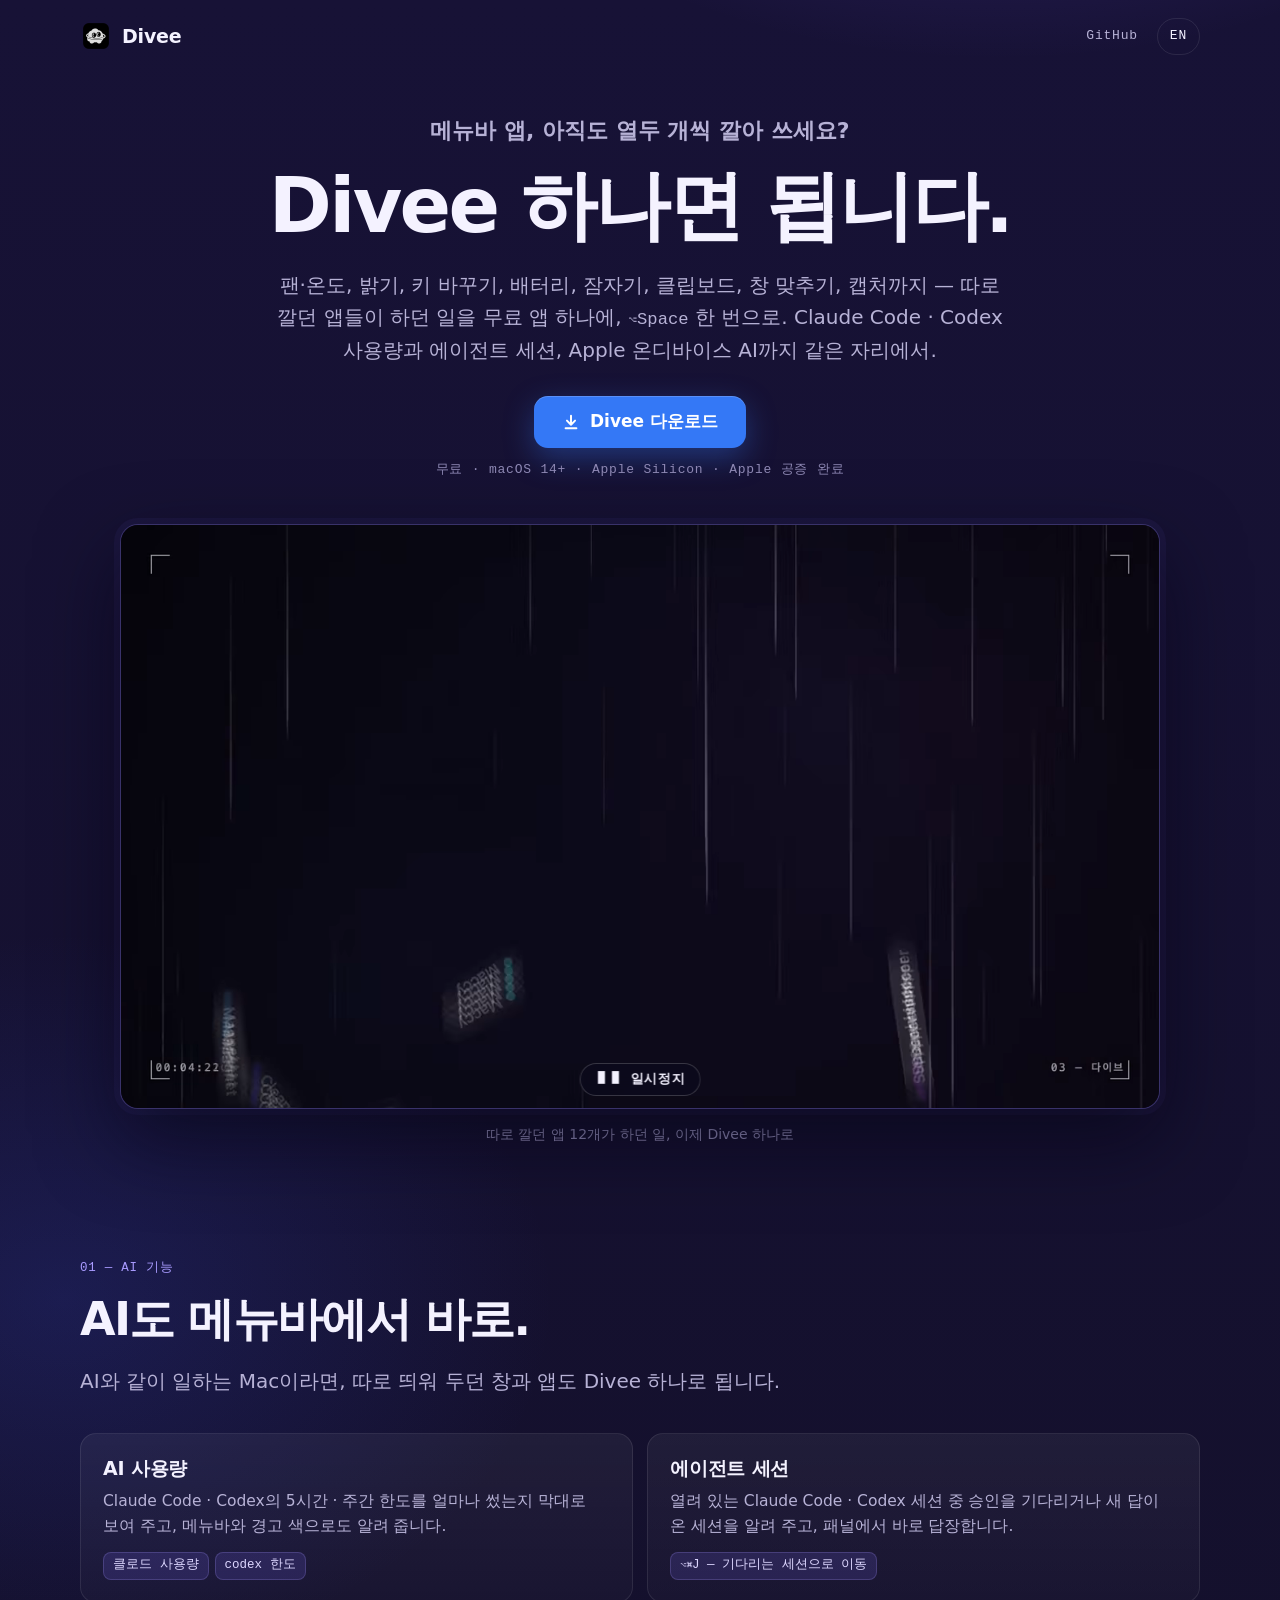
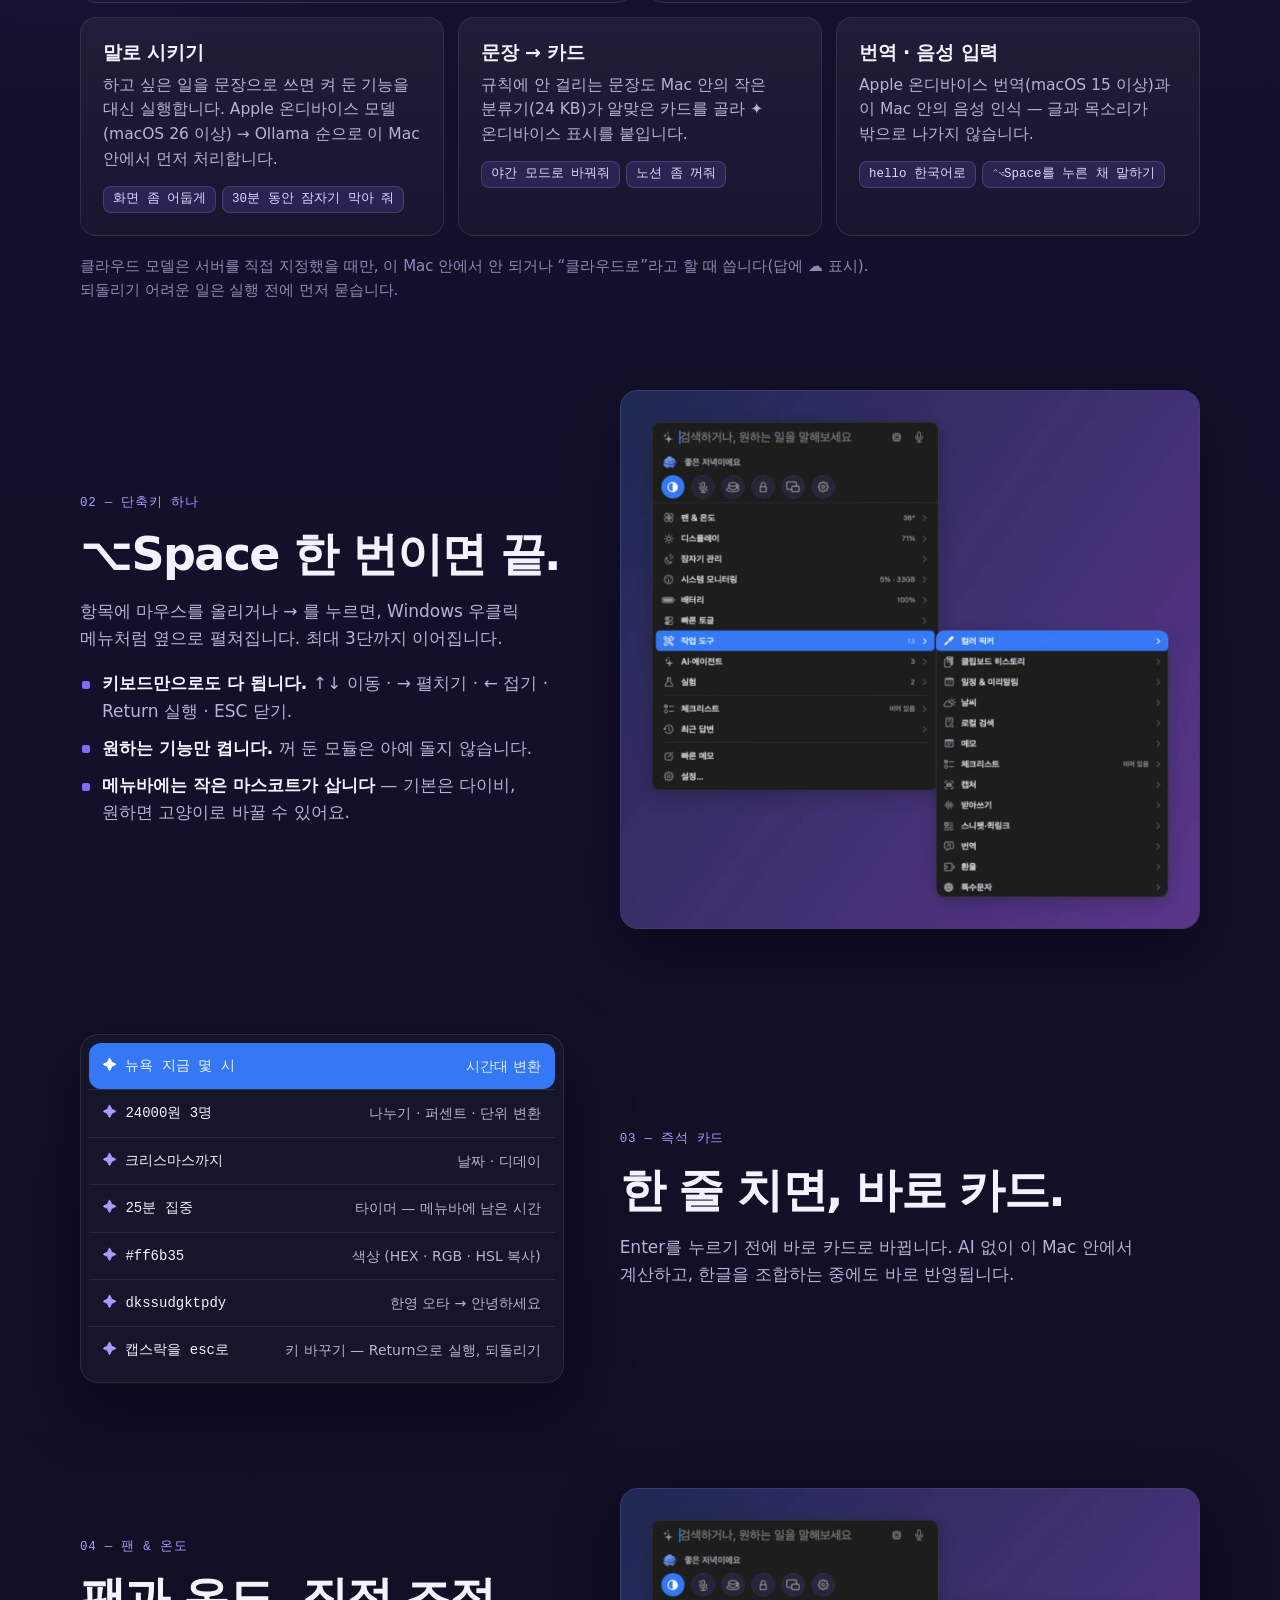
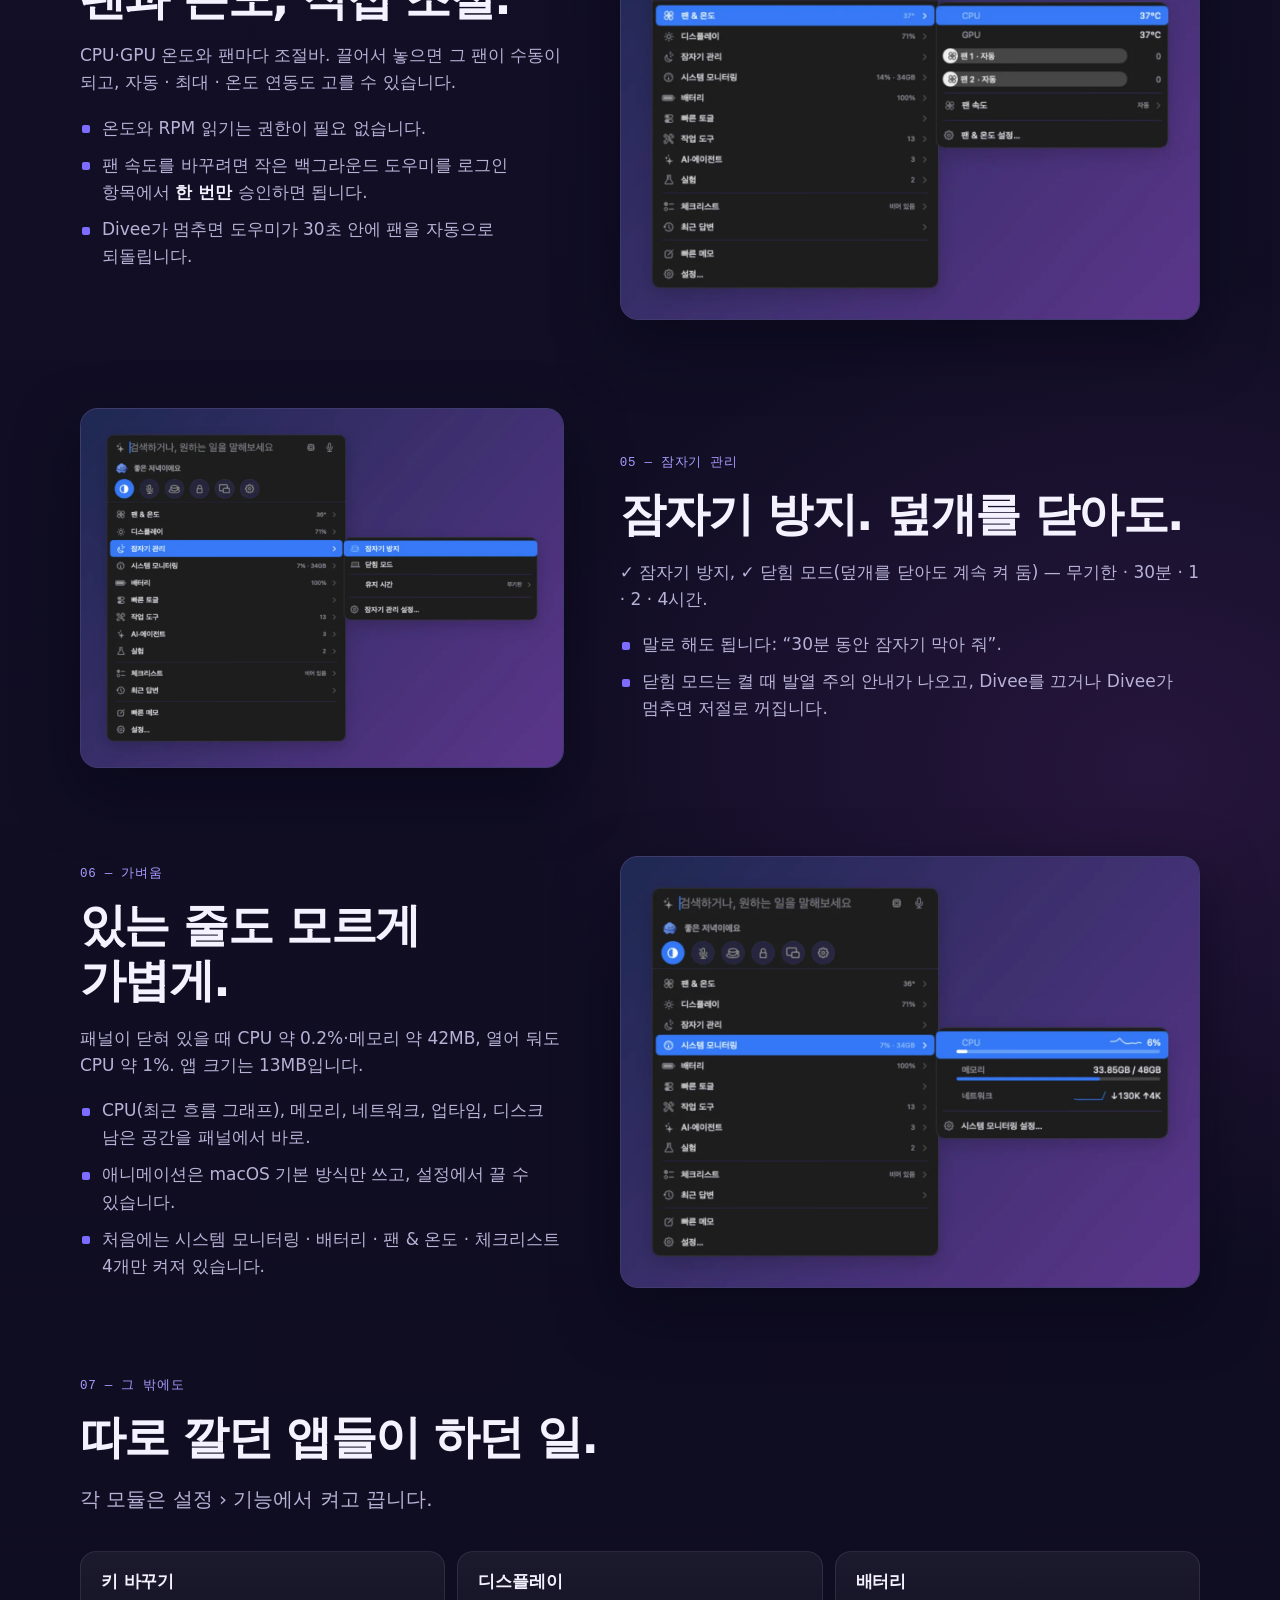
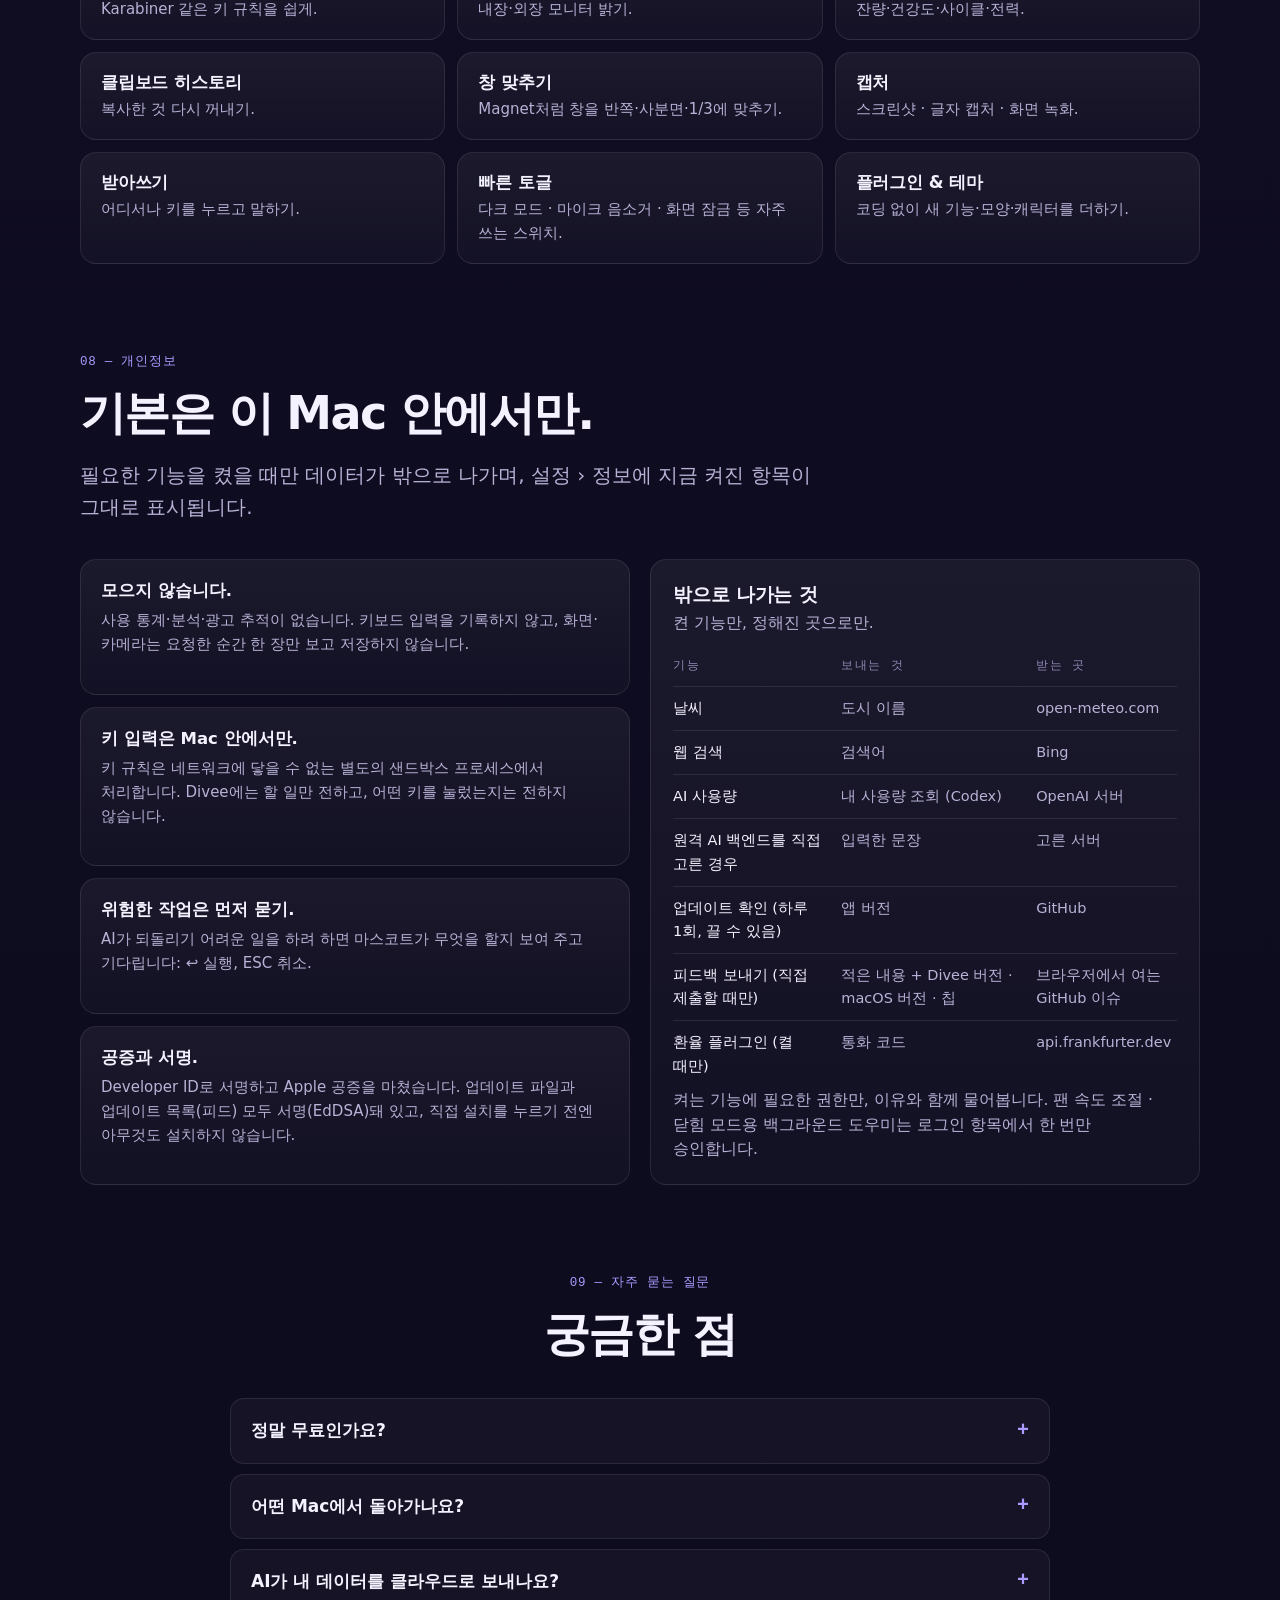
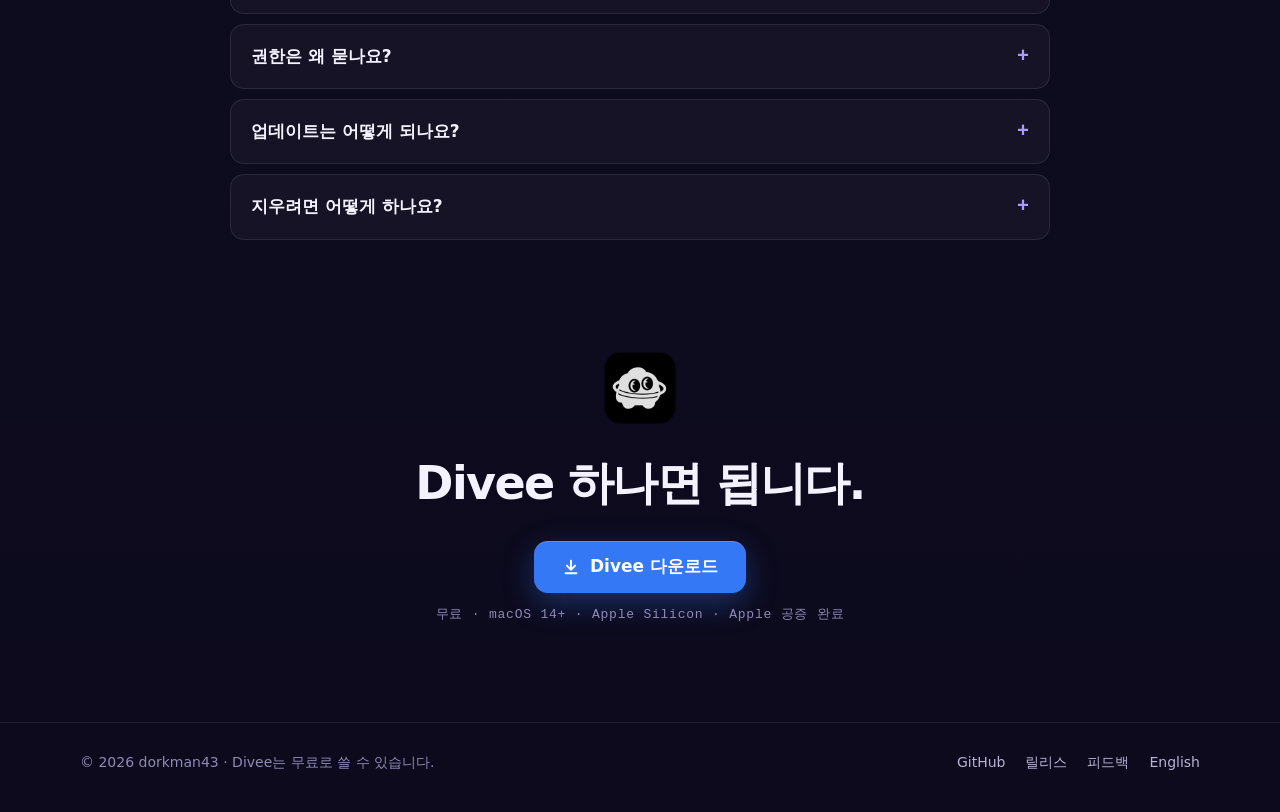
==== ko/index.html @ b29c72eb "Landing page for divee.kr (en + ko)" ====
<!doctype html>
<html lang="ko">
<head>
<meta charset="utf-8">
<meta name="viewport" content="width=device-width, initial-scale=1">
<title>Divee — 메뉴바 앱 열두 개를 무료 앱 하나로</title>
<meta name="description" content="팬·온도, 밝기, 키 바꾸기, 배터리, 잠자기, 클립보드, 창 맞추기, 캡처까지 무료 macOS 메뉴바 앱 하나로. Claude Code · Codex 사용량, 에이전트 세션, 온디바이스 AI까지 ⌥Space 한 번으로.">
<meta name="theme-color" content="#120f26">
<meta name="color-scheme" content="dark">
<link rel="canonical" href="https://divee.kr/ko/">
<link rel="alternate" hreflang="en" href="https://divee.kr/">
<link rel="alternate" hreflang="ko" href="https://divee.kr/ko/">
<link rel="alternate" hreflang="x-default" href="https://divee.kr/">
<link rel="icon" type="image/png" href="../assets/icon.png">
<link rel="apple-touch-icon" href="../assets/icon.png">
<meta property="og:type" content="website">
<meta property="og:site_name" content="Divee">
<meta property="og:locale" content="ko_KR">
<meta property="og:locale:alternate" content="en_US">
<meta property="og:url" content="https://divee.kr/ko/">
<meta property="og:title" content="Divee — 메뉴바 앱 열두 개를 무료 앱 하나로">
<meta property="og:description" content="메뉴바 앱, 아직도 열두 개씩 깔아 쓰세요? Divee 하나면 됩니다. 무료 · macOS 14+ · ⌥Space">
<meta property="og:image" content="https://divee.kr/assets/og-ko.jpg">
<meta property="og:image:width" content="1200">
<meta property="og:image:height" content="630">
<meta property="og:image:alt" content="Divee — Divee 하나면 됩니다. 무료 · macOS 14+ · ⌥Space">
<meta name="twitter:card" content="summary_large_image">
<meta name="twitter:title" content="Divee — 메뉴바 앱 열두 개를 무료 앱 하나로">
<meta name="twitter:description" content="메뉴바 앱, 아직도 열두 개씩 깔아 쓰세요? Divee 하나면 됩니다. 무료 · macOS 14+ · ⌥Space">
<meta name="twitter:image" content="https://divee.kr/assets/og-ko.jpg">
<link rel="stylesheet" href="../assets/style.css">
</head>
<body>
<a class="skip" href="#main">본문으로 건너뛰기</a>

<header class="site-header">
  <div class="wrap">
    <a class="brand" href="./" aria-label="Divee 처음으로">
      <img src="../assets/icon.png" width="32" height="32" alt="">
      <span>Divee</span>
    </a>
    <nav class="header-links" aria-label="사이트">
      <a href="https://github.com/dorkman43/divee">GitHub</a>
      <a class="lang" href="../" hreflang="en" lang="en">EN</a>
    </nav>
  </div>
</header>

<main id="main">

  <section class="hero" aria-labelledby="hero-title">
    <div class="wrap">
      <p class="hero-q">메뉴바 앱, 아직도 열두 개씩 깔아 쓰세요?</p>
      <h1 id="hero-title">Divee 하나면 됩니다.</h1>
      <p class="lede">팬·온도, 밝기, 키 바꾸기, 배터리, 잠자기, 클립보드, 창 맞추기, 캡처까지 — 따로 깔던 앱들이 하던 일을 무료 앱 하나에, <kbd>⌥Space</kbd> 한 번으로. Claude Code · Codex 사용량과 에이전트 세션, Apple 온디바이스 AI까지 같은 자리에서.</p>
      <div class="cta">
        <a class="btn" href="https://github.com/dorkman43/divee/releases/latest/download/Divee.dmg">
          <svg viewBox="0 0 20 20" fill="none" stroke="currentColor" stroke-width="2.2" stroke-linecap="round" stroke-linejoin="round" aria-hidden="true"><path d="M10 3v10M5.5 8.5 10 13l4.5-4.5M4 17h12"/></svg>
          Divee 다운로드
        </a>
        <p class="note">무료 · macOS 14+ · Apple Silicon · Apple 공증 완료</p>
      </div>

      <div class="reel">
        <video autoplay muted loop playsinline preload="auto" width="1280" height="720" poster="../assets/poster-ko.jpg" aria-label="20초 소개 영상: 앱 12개가 넘치는 메뉴바에서 Divee 하나로 — 패널, AI 사용량, 에이전트 세션, 온디바이스 AI, 번역, 키 바꾸기, 창 맞추기">
          <source src="../assets/reel-ko.webm" type="video/webm">
        </video>
        <button class="reel-toggle" type="button" hidden data-play="재생" data-pause="일시정지"><span aria-hidden="true"></span><span></span></button>
      </div>
      <script>
      (function () {
        var r = document.querySelector('.reel'), v = r.querySelector('video'), b = r.querySelector('.reel-toggle');
        var icon = b.children[0], label = b.children[1];
        function show(paused) {
          r.classList.toggle('is-paused', paused);
          icon.textContent = paused ? '▶' : '❚❚';
          label.textContent = paused ? b.dataset.play : b.dataset.pause;
        }
        if (window.matchMedia && matchMedia('(prefers-reduced-motion: reduce)').matches) {
          v.autoplay = false; v.removeAttribute('autoplay'); v.preload = 'metadata'; v.pause();
          show(true);
        } else {
          show(false);
        }
        b.hidden = false;
        b.addEventListener('click', function () { if (v.paused) { v.play(); } else { v.pause(); } });
        v.addEventListener('play', function () { show(false); });
        v.addEventListener('pause', function () { show(true); });
      })();
      </script>
      <p class="reel-caption">따로 깔던 앱 12개가 하던 일, 이제 Divee 하나로</p>
    </div>
  </section>

  <section class="section" id="ai" aria-labelledby="ai-title">
    <div class="wrap">
      <div class="section-head">
        <span class="label">01 — AI 기능</span>
        <h2 id="ai-title">AI도 메뉴바에서 바로.</h2>
        <p class="lede">AI와 같이 일하는 Mac이라면, 따로 띄워 두던 창과 앱도 Divee 하나로 됩니다.</p>
      </div>
      <div class="ai-grid">
        <article class="card">
          <h3>AI 사용량</h3>
          <p>Claude Code · Codex의 5시간 · 주간 한도를 얼마나 썼는지 막대로 보여 주고, 메뉴바와 경고 색으로도 알려 줍니다.</p>
          <div class="try"><code class="chip">클로드 사용량</code><code class="chip">codex 한도</code></div>
        </article>
        <article class="card">
          <h3>에이전트 세션</h3>
          <p>열려 있는 Claude Code · Codex 세션 중 승인을 기다리거나 새 답이 온 세션을 알려 주고, 패널에서 바로 답장합니다.</p>
          <div class="try"><span class="chip">⌥⌘J — 기다리는 세션으로 이동</span></div>
        </article>
        <article class="card">
          <h3>말로 시키기</h3>
          <p>하고 싶은 일을 문장으로 쓰면 켜 둔 기능을 대신 실행합니다. Apple 온디바이스 모델(macOS 26 이상) → Ollama 순으로 이 Mac 안에서 먼저 처리합니다.</p>
          <div class="try"><code class="chip">화면 좀 어둡게</code><code class="chip">30분 동안 잠자기 막아 줘</code></div>
        </article>
        <article class="card">
          <h3>문장 → 카드</h3>
          <p>규칙에 안 걸리는 문장도 Mac 안의 작은 분류기(24 KB)가 알맞은 카드를 골라 ✦ 온디바이스 표시를 붙입니다.</p>
          <div class="try"><code class="chip">야간 모드로 바꿔줘</code><code class="chip">노션 좀 꺼줘</code></div>
        </article>
        <article class="card">
          <h3>번역 · 음성 입력</h3>
          <p>Apple 온디바이스 번역(macOS 15 이상)과 이 Mac 안의 음성 인식 — 글과 목소리가 밖으로 나가지 않습니다.</p>
          <div class="try"><code class="chip">hello 한국어로</code><span class="chip">⌃⌥Space를 누른 채 말하기</span></div>
        </article>
      </div>
      <p class="ai-note">클라우드 모델은 서버를 직접 지정했을 때만, 이 Mac 안에서 안 되거나 “클라우드로”라고 할 때 씁니다(답에 ☁︎ 표시). 되돌리기 어려운 일은 실행 전에 먼저 묻습니다.</p>
    </div>
  </section>

  <section class="section-features" aria-label="기능">
    <div class="wrap">

      <article class="feature" id="panel">
        <div class="feature-text">
          <span class="label">02 — 단축키 하나</span>
          <h2>⌥Space 한 번이면 끝.</h2>
          <p>항목에 마우스를 올리거나 → 를 누르면, Windows 우클릭 메뉴처럼 옆으로 펼쳐집니다. 최대 3단까지 이어집니다.</p>
          <ul>
            <li><strong>키보드만으로도 다 됩니다.</strong> ↑↓ 이동 · → 펼치기 · ← 접기 · Return 실행 · ESC 닫기.</li>
            <li><strong>원하는 기능만 켭니다.</strong> 꺼 둔 모듈은 아예 돌지 않습니다.</li>
            <li><strong>메뉴바에는 작은 마스코트가 삽니다</strong> — 기본은 다이비, 원하면 고양이로 바꿀 수 있어요.</li>
          </ul>
        </div>
        <figure class="shot">
          <img src="../assets/shots/ko/cascade-tools.webp" width="1280" height="1188" loading="lazy" decoding="async" alt="Divee 패널: 입력창, 빠른 토글 버튼 줄, 모듈 목록이 있고, 작업 도구 묶음이 옆으로 펼쳐져 컬러 픽커 · 클립보드 히스토리 · 일정 & 미리 알림 · 캡처 · 받아쓰기 · 번역 등이 보이는 모습">
        </figure>
      </article>

      <article class="feature flip" id="cards">
        <div class="feature-text">
          <span class="label">03 — 즉석 카드</span>
          <h2>한 줄 치면, 바로 카드.</h2>
          <p>Enter를 누르기 전에 바로 카드로 바뀝니다. AI 없이 이 Mac 안에서 계산하고, 한글을 조합하는 중에도 바로 반영됩니다.</p>
        </div>
        <ul class="console" aria-label="입력 예시와 바뀌는 카드">
          <li class="console-row"><span class="in">뉴욕 지금 몇 시</span><span class="out">시간대 변환</span></li>
          <li class="console-row"><span class="in">24000원 3명</span><span class="out">나누기 · 퍼센트 · 단위 변환</span></li>
          <li class="console-row"><span class="in">크리스마스까지</span><span class="out">날짜 · 디데이</span></li>
          <li class="console-row"><span class="in">25분 집중</span><span class="out">타이머 — 메뉴바에 남은 시간</span></li>
          <li class="console-row"><span class="in">#ff6b35</span><span class="out">색상 (HEX · RGB · HSL 복사)</span></li>
          <li class="console-row"><span class="in">dkssudgktpdy</span><span class="out">한영 오타 → 안녕하세요</span></li>
          <li class="console-row"><span class="in">캡스락을 esc로</span><span class="out">키 바꾸기 — Return으로 실행, 되돌리기</span></li>
        </ul>
      </article>

      <article class="feature" id="fans">
        <div class="feature-text">
          <span class="label">04 — 팬 &amp; 온도</span>
          <h2>팬과 온도, 직접 조절.</h2>
          <p>CPU·GPU 온도와 팬마다 조절바. 끌어서 놓으면 그 팬이 수동이 되고, 자동 · 최대 · 온도 연동도 고를 수 있습니다.</p>
          <ul>
            <li>온도와 RPM 읽기는 권한이 필요 없습니다.</li>
            <li>팬 속도를 바꾸려면 작은 백그라운드 도우미를 로그인 항목에서 <strong>한 번만</strong> 승인하면 됩니다.</li>
            <li>Divee가 멈추면 도우미가 30초 안에 팬을 자동으로 되돌립니다.</li>
          </ul>
        </div>
        <figure class="shot">
          <img src="../assets/shots/ko/hero-fan.webp" width="1280" height="952" loading="lazy" decoding="async" alt="팬 &amp; 온도 펼침: CPU · GPU 온도, 팬 1 · 팬 2 조절바, 자동으로 설정된 팬 속도 메뉴">
        </figure>
      </article>

      <article class="feature flip" id="sleep">
        <div class="feature-text">
          <span class="label">05 — 잠자기 관리</span>
          <h2>잠자기 방지. 덮개를 닫아도.</h2>
          <p>✓ 잠자기 방지, ✓ 닫힘 모드(덮개를 닫아도 계속 켜 둠) — 무기한 · 30분 · 1 · 2 · 4시간.</p>
          <ul>
            <li>말로 해도 됩니다: “30분 동안 잠자기 막아 줘”.</li>
            <li>닫힘 모드는 켤 때 발열 주의 안내가 나오고, Divee를 끄거나 Divee가 멈추면 저절로 꺼집니다.</li>
          </ul>
        </div>
        <figure class="shot">
          <img src="../assets/shots/ko/sleep.webp" width="1280" height="952" loading="lazy" decoding="async" alt="잠자기 관리 펼침: 잠자기 방지, 닫힘 모드, 유지 시간 메뉴">
        </figure>
      </article>

      <article class="feature" id="light">
        <div class="feature-text">
          <span class="label">06 — 가벼움</span>
          <h2>있는 줄도 모르게 가볍게.</h2>
          <p>패널이 닫혀 있을 때 CPU 약 0.2%·메모리 약 42MB, 열어 둬도 CPU 약 1%. 앱 크기는 13MB입니다.</p>
          <ul>
            <li>CPU(최근 흐름 그래프), 메모리, 네트워크, 업타임, 디스크 남은 공간을 패널에서 바로.</li>
            <li>애니메이션은 macOS 기본 방식만 쓰고, 설정에서 끌 수 있습니다.</li>
            <li>처음에는 시스템 모니터링 · 배터리 · 팬 &amp; 온도 · 체크리스트 4개만 켜져 있습니다.</li>
          </ul>
        </div>
        <figure class="shot">
          <img src="../assets/shots/ko/system-monitor.webp" width="1280" height="952" loading="lazy" decoding="async" alt="시스템 모니터링 펼침: 그래프가 붙은 CPU 막대, 메모리 막대, 다운로드 · 업로드 속도가 보이는 네트워크 그래프">
        </figure>
      </article>

    </div>
  </section>

  <section class="section" id="more" aria-labelledby="more-title">
    <div class="wrap">
      <div class="section-head">
        <span class="label">07 — 그 밖에도</span>
        <h2 id="more-title">따로 깔던 앱들이 하던 일.</h2>
        <p class="lede">각 모듈은 설정 › 기능에서 켜고 끕니다.</p>
      </div>
      <div class="mini-grid">
        <div class="card"><h3>키 바꾸기</h3><p>Karabiner 같은 키 규칙을 쉽게.</p></div>
        <div class="card"><h3>디스플레이</h3><p>내장·외장 모니터 밝기.</p></div>
        <div class="card"><h3>배터리</h3><p>잔량·건강도·사이클·전력.</p></div>
        <div class="card"><h3>클립보드 히스토리</h3><p>복사한 것 다시 꺼내기.</p></div>
        <div class="card"><h3>창 맞추기</h3><p>Magnet처럼 창을 반쪽·사분면·1/3에 맞추기.</p></div>
        <div class="card"><h3>캡처</h3><p>스크린샷 · 글자 캡처 · 화면 녹화.</p></div>
        <div class="card"><h3>받아쓰기</h3><p>어디서나 키를 누르고 말하기.</p></div>
        <div class="card"><h3>빠른 토글</h3><p>다크 모드 · 마이크 음소거 · 화면 잠금 등 자주 쓰는 스위치.</p></div>
        <div class="card"><h3>플러그인 &amp; 테마</h3><p>코딩 없이 새 기능·모양·캐릭터를 더하기.</p></div>
      </div>
    </div>
  </section>

  <section class="section" id="privacy" aria-labelledby="privacy-title">
    <div class="wrap">
      <div class="section-head">
        <span class="label">08 — 개인정보</span>
        <h2 id="privacy-title">기본은 이 Mac 안에서만.</h2>
        <p class="lede">필요한 기능을 켰을 때만 데이터가 밖으로 나가며, 설정 › 정보에 지금 켜진 항목이 그대로 표시됩니다.</p>
      </div>
      <div class="privacy-grid">
        <ul class="promises">
          <li class="card"><strong>모으지 않습니다.</strong><span>사용 통계·분석·광고 추적이 없습니다. 키보드 입력을 기록하지 않고, 화면·카메라는 요청한 순간 한 장만 보고 저장하지 않습니다.</span></li>
          <li class="card"><strong>키 입력은 Mac 안에서만.</strong><span>키 규칙은 네트워크에 닿을 수 없는 별도의 샌드박스 프로세스에서 처리합니다. Divee에는 할 일만 전하고, 어떤 키를 눌렀는지는 전하지 않습니다.</span></li>
          <li class="card"><strong>위험한 작업은 먼저 묻기.</strong><span>AI가 되돌리기 어려운 일을 하려 하면 마스코트가 무엇을 할지 보여 주고 기다립니다: ↩ 실행, ESC 취소.</span></li>
          <li class="card"><strong>공증과 서명.</strong><span>Developer ID로 서명하고 Apple 공증을 마쳤습니다. 업데이트 파일과 업데이트 목록(피드) 모두 서명(EdDSA)돼 있고, 직접 설치를 누르기 전엔 아무것도 설치하지 않습니다.</span></li>
        </ul>
        <div class="card table-card">
          <h3>밖으로 나가는 것</h3>
          <p class="muted">켠 기능만, 정해진 곳으로만.</p>
          <table>
            <thead><tr><th scope="col">기능</th><th scope="col">보내는 것</th><th scope="col">받는 곳</th></tr></thead>
            <tbody>
              <tr><td>날씨</td><td>도시 이름</td><td>open-meteo.com</td></tr>
              <tr><td>웹 검색</td><td>검색어</td><td>Bing</td></tr>
              <tr><td>AI 사용량</td><td>내 사용량 조회 (Codex)</td><td>OpenAI 서버</td></tr>
              <tr><td>원격 AI 백엔드를 직접 고른 경우</td><td>입력한 문장</td><td>고른 서버</td></tr>
              <tr><td>업데이트 확인 (하루 1회, 끌 수 있음)</td><td>앱 버전</td><td>GitHub</td></tr>
              <tr><td>피드백 보내기 (직접 제출할 때만)</td><td>적은 내용 + Divee 버전 · macOS 버전 · 칩</td><td>브라우저에서 여는 GitHub 이슈</td></tr>
              <tr><td>환율 플러그인 (켤 때만)</td><td>통화 코드</td><td>api.frankfurter.dev</td></tr>
            </tbody>
          </table>
          <p class="perm-note">켜는 기능에 필요한 권한만, 이유와 함께 물어봅니다. 팬 속도 조절 · 닫힘 모드용 백그라운드 도우미는 로그인 항목에서 한 번만 승인합니다.</p>
        </div>
      </div>
    </div>
  </section>

  <section class="section" id="faq" aria-labelledby="faq-title">
    <div class="wrap">
      <div class="section-head center">
        <span class="label">09 — 자주 묻는 질문</span>
        <h2 id="faq-title">궁금한 점</h2>
      </div>
      <div class="faq">
        <details>
          <summary>정말 무료인가요?</summary>
          <div><p>네. Divee는 무료로 쓸 수 있습니다.</p></div>
        </details>
        <details>
          <summary>어떤 Mac에서 돌아가나요?</summary>
          <div><p>macOS 14 Sonoma 이상, Apple Silicon Mac(M1 이후)이 필요합니다. 일부 기능은 더 새 macOS가 필요합니다 — Apple 온디바이스 모델은 macOS 26 이상, 온디바이스 번역은 macOS 15 이상.</p></div>
        </details>
        <details>
          <summary>AI가 내 데이터를 클라우드로 보내나요?</summary>
          <div><p>기본은 아닙니다. AI는 로컬 우선이라 Apple 온디바이스 → Ollama 순으로 이 Mac 안에서 처리합니다. 서버를 직접 지정했을 때만, 안 될 때나 “클라우드로”라고 할 때 그 서버로 넘기고, 넘긴 답에는 ☁︎가 붙습니다.</p></div>
        </details>
        <details>
          <summary>권한은 왜 묻나요?</summary>
          <div><p>켜는 기능에 필요한 권한만, 이유와 함께 묻습니다 — 예를 들어 키 바꾸기 카드와 창 맞추기는 손쉬운 사용, 캡처는 화면 기록. 팬 조절과 닫힘 모드는 시스템 설정 › 일반 › 로그인 항목에서 한 번만 승인하는 백그라운드 도우미를 씁니다.</p></div>
        </details>
        <details>
          <summary>업데이트는 어떻게 되나요?</summary>
          <div><p>하루 한 번 새 버전을 확인합니다(설정 › 정보에서 끌 수 있음). 새 버전이 있으면 메뉴바 마스코트에 작은 점이 뜨고 — <strong>설치</strong>를 누르기 전엔 아무것도 설치하지 않습니다.</p></div>
        </details>
        <details>
          <summary>지우려면 어떻게 하나요?</summary>
          <div><p>팬 조절이나 닫힘 모드를 썼다면 설정 › 팬 &amp; 온도에서 <strong>도우미 제거</strong>를 먼저 누르세요 — 팬·잠자기 설정을 원래대로 돌려놓습니다. 그다음 Divee를 종료하고 앱을 휴지통으로 옮기면 됩니다.</p></div>
        </details>
      </div>
    </div>
  </section>

  <section class="final" aria-labelledby="final-title">
    <div class="wrap">
      <img src="../assets/icon.png" width="88" height="88" loading="lazy" decoding="async" alt="">
      <h2 id="final-title">Divee 하나면 됩니다.</h2>
      <div class="cta">
        <a class="btn" href="https://github.com/dorkman43/divee/releases/latest/download/Divee.dmg">
          <svg viewBox="0 0 20 20" fill="none" stroke="currentColor" stroke-width="2.2" stroke-linecap="round" stroke-linejoin="round" aria-hidden="true"><path d="M10 3v10M5.5 8.5 10 13l4.5-4.5M4 17h12"/></svg>
          Divee 다운로드
        </a>
        <p class="note">무료 · macOS 14+ · Apple Silicon · Apple 공증 완료</p>
      </div>
    </div>
  </section>

</main>

<footer class="site-footer">
  <div class="wrap">
    <p>© 2026 dorkman43 · Divee는 무료로 쓸 수 있습니다.</p>
    <nav aria-label="바닥글">
      <a href="https://github.com/dorkman43/divee">GitHub</a>
      <a href="https://github.com/dorkman43/divee/releases">릴리스</a>
      <a href="https://github.com/dorkman43/divee/issues">피드백</a>
      <a href="../" hreflang="en" lang="en">English</a>
    </nav>
  </div>
</footer>
</body>
</html>
---- assets/style.css ----
/* Divee landing — one dark brand theme, independent of OS color scheme */
:root {
  color-scheme: dark;
  --bg: #120f26;
  --bg-deep: #0c0a1c;
  --panel: #1c1a2e;
  --panel-2: #23203a;
  --line: rgba(255, 255, 255, 0.09);
  --text: #f4f2ff;
  --muted: #b7b2d6;
  --dim: #8f89b5;
  --accent: #a99bff;
  --accent-2: #7c6cff;
  --blue: #3478f6;
  --blue-hover: #4a88ff;
  --radius: 18px;
  --max: 1120px;
  --gutter: 16px;
  --sans: -apple-system, BlinkMacSystemFont, "SF Pro Display", "Inter", "Segoe UI",
    "Apple SD Gothic Neo", "Noto Sans KR", "Malgun Gothic", system-ui, sans-serif;
  --mono: ui-monospace, "SF Mono", SFMono-Regular, Menlo, Consolas, monospace;
}

*, *::before, *::after { box-sizing: border-box; }

html {
  background: var(--bg-deep);
  -webkit-text-size-adjust: 100%;
  scroll-behavior: smooth;
}
@media (prefers-reduced-motion: reduce) { html { scroll-behavior: auto; } }

body {
  margin: 0;
  min-height: 100vh;
  color: var(--text);
  background-color: var(--bg);
  background-image:
    radial-gradient(900px 600px at 78% -5%, rgba(124, 92, 255, 0.32), transparent 70%),
    radial-gradient(700px 520px at 5% 18%, rgba(52, 70, 200, 0.22), transparent 70%),
    radial-gradient(900px 700px at 90% 55%, rgba(150, 60, 190, 0.16), transparent 70%),
    linear-gradient(180deg, #171236 0%, var(--bg) 40%, var(--bg-deep) 100%);
  background-repeat: no-repeat;
  font-family: var(--sans);
  font-size: 17px;
  line-height: 1.6;
  -webkit-font-smoothing: antialiased;
  overflow-x: hidden;
}
:lang(ko) body, body:lang(ko) { word-break: keep-all; overflow-wrap: anywhere; }

img, video { max-width: 100%; height: auto; display: block; }
a { color: var(--accent); }
a:hover { color: #c9c0ff; }
:focus-visible { outline: 2px solid var(--accent); outline-offset: 3px; border-radius: 6px; }

code, kbd {
  font-family: var(--mono);
  font-size: 0.86em;
}

.skip {
  position: absolute; left: -9999px; top: 8px;
  background: var(--text); color: var(--bg); padding: 8px 12px; border-radius: 8px; z-index: 10;
}
.skip:focus { left: 8px; }

.wrap {
  width: 100%;
  max-width: calc(var(--max) + var(--gutter) * 2);
  margin: 0 auto;
  padding: 0 var(--gutter);
}
@media (min-width: 720px) { :root { --gutter: 32px; } }

/* ---------- header ---------- */
.site-header .wrap {
  display: flex; align-items: center; justify-content: space-between;
  gap: 12px; padding-top: 18px; padding-bottom: 18px;
}
.brand {
  display: inline-flex; align-items: center; gap: 10px;
  color: var(--text); text-decoration: none; font-weight: 700; font-size: 19px; letter-spacing: -0.01em;
}
.brand img { width: 32px; height: 32px; border-radius: 8px; }
.brand:hover { color: var(--text); }
.header-links { display: flex; align-items: center; gap: 6px; }
.header-links a {
  font-family: var(--mono); font-size: 13px; letter-spacing: 0.06em;
  color: var(--muted); text-decoration: none;
  padding: 7px 12px; border-radius: 999px; border: 1px solid transparent;
}
.header-links a:hover { color: var(--text); border-color: var(--line); }
.header-links .lang { border-color: var(--line); color: var(--text); }

/* ---------- labels & headings ---------- */
.label {
  display: block;
  font-family: var(--mono);
  font-size: 12.5px;
  letter-spacing: 0.22em;
  text-transform: uppercase;
  color: var(--accent);
  margin: 0 0 14px;
}
h1, h2, h3 { margin: 0; letter-spacing: -0.025em; line-height: 1.12; }
h1 { font-size: clamp(40px, 7.4vw, 76px); font-weight: 800; }
h2 { font-size: clamp(30px, 4.6vw, 46px); font-weight: 800; }
h3 { font-size: 19px; font-weight: 700; letter-spacing: -0.01em; line-height: 1.3; }
:lang(ko) h1, :lang(ko) h2 { letter-spacing: -0.035em; line-height: 1.2; }
.lede { color: var(--muted); font-size: clamp(17px, 2vw, 20px); margin: 18px 0 0; }
.muted { color: var(--muted); }

/* ---------- hero ---------- */
.hero { padding: 40px 0 24px; text-align: center; }
.hero .lede { max-width: 760px; margin-left: auto; margin-right: auto; }
.hero-q { color: var(--muted); font-size: clamp(17px, 2.2vw, 22px); font-weight: 600; margin: 0 0 12px; }
.cta { margin-top: 30px; display: flex; flex-direction: column; align-items: center; gap: 12px; }
.btn {
  display: inline-flex; align-items: center; justify-content: center; gap: 10px;
  min-height: 52px; padding: 0 28px;
  background: var(--blue); color: #fff; text-decoration: none;
  font-weight: 700; font-size: 17px; border-radius: 14px;
  box-shadow: 0 10px 30px rgba(52, 120, 246, 0.35), inset 0 1px 0 rgba(255, 255, 255, 0.18);
  transition: background-color 0.15s ease, transform 0.15s ease;
}
.btn:hover { background: var(--blue-hover); color: #fff; }
.btn:active { transform: translateY(1px); }
.btn svg { width: 18px; height: 18px; flex: none; }
.note {
  font-family: var(--mono); font-size: 13px; letter-spacing: 0.08em; color: var(--dim); margin: 0;
}

.reel {
  position: relative;
  margin: 44px auto 0;
  max-width: 1040px;
  border-radius: var(--radius);
  overflow: hidden;
  border: 1px solid rgba(169, 155, 255, 0.22);
  box-shadow: 0 30px 80px rgba(5, 3, 20, 0.6), 0 0 0 6px rgba(124, 108, 255, 0.06);
  background: #1a1440;
  aspect-ratio: 16 / 9;
}
.reel video { width: 100%; height: 100%; object-fit: cover; }
.reel-toggle {
  position: absolute; left: 50%; bottom: 12px; transform: translateX(-50%);
  display: inline-flex; align-items: center; gap: 8px;
  font: 600 13px/1 var(--mono); letter-spacing: 0.06em;
  color: var(--text);
  background: rgba(12, 10, 28, 0.72);
  border: 1px solid rgba(255, 255, 255, 0.18);
  border-radius: 999px;
  padding: 9px 14px;
  cursor: pointer;
  -webkit-backdrop-filter: blur(8px); backdrop-filter: blur(8px);
}
.reel-toggle:hover { background: rgba(12, 10, 28, 0.9); }
.reel-toggle[hidden] { display: none; }
.reel.is-paused .reel-toggle {
  bottom: 50%; transform: translate(-50%, 50%);
  font-size: 15px; padding: 14px 22px; background: rgba(52, 120, 246, 0.92); border-color: transparent;
}
@media (max-width: 559px) {
  .reel { border-radius: 12px; }
  .reel-toggle { bottom: 6px; padding: 6px 11px; font-size: 11.5px; }
  .reel.is-paused .reel-toggle { font-size: 14px; padding: 11px 18px; }
}
.reel-caption { color: var(--dim); font-size: 14px; margin: 14px 0 0; }

/* ---------- sections ---------- */
.section { padding: 88px 0 0; }
.section-head { max-width: 760px; }
.section-head.center { margin: 0 auto; text-align: center; }

.feature {
  display: grid; gap: 32px; align-items: center;
  padding-top: 88px;
}
.feature-text p { color: var(--muted); margin: 16px 0 0; }
.feature-text ul { margin: 18px 0 0; padding: 0; list-style: none; }
.feature-text li {
  position: relative; padding-left: 22px; margin-top: 10px; color: var(--muted);
}
.feature-text li::before {
  content: ""; position: absolute; left: 2px; top: 0.62em;
  width: 8px; height: 8px; border-radius: 2px; background: var(--accent-2);
}
.feature-text li strong { color: var(--text); font-weight: 650; }
.shot {
  margin: 0;
  border-radius: var(--radius);
  overflow: hidden;
  border: 1px solid var(--line);
  box-shadow: 0 24px 60px rgba(5, 3, 20, 0.5);
  background: #2c2860;
}
@media (min-width: 900px) {
  .feature { grid-template-columns: 5fr 6fr; gap: 56px; }
  .feature.flip .feature-text { order: 2; }
}

/* AI cards */
.ai-grid {
  display: grid; gap: 14px; margin-top: 36px;
  grid-template-columns: repeat(auto-fit, minmax(min(100%, 300px), 1fr));
}
@media (min-width: 900px) {
  .ai-grid { grid-template-columns: repeat(6, 1fr); }
  .ai-grid > .card { grid-column: span 2; }
  .ai-grid > .card:nth-child(-n+2) { grid-column: span 3; }
}
.card {
  background: linear-gradient(180deg, rgba(255, 255, 255, 0.055), rgba(255, 255, 255, 0.025));
  border: 1px solid var(--line);
  border-radius: 16px;
  padding: 22px;
}
.card p { color: var(--muted); margin: 8px 0 0; font-size: 15.5px; }
.card .try { margin-top: 14px; display: flex; flex-wrap: wrap; gap: 6px; }
.chip {
  display: inline-block;
  font-family: var(--mono); font-size: 12.5px; line-height: 1.4;
  color: #ddd7ff;
  background: rgba(124, 108, 255, 0.16);
  border: 1px solid rgba(169, 155, 255, 0.22);
  border-radius: 8px;
  padding: 4px 9px;
  max-width: 100%;
  overflow-wrap: anywhere;
}
.ai-note { color: var(--dim); font-size: 15px; margin: 18px 0 0; max-width: 820px; }

/* Instant cards demo */
.console {
  background: #17152a;
  border: 1px solid var(--line);
  border-radius: var(--radius);
  padding: 8px;
  box-shadow: 0 24px 60px rgba(5, 3, 20, 0.5);
}
.console-row {
  display: grid; grid-template-columns: 1fr; gap: 4px;
  padding: 12px 14px; border-radius: 12px;
}
.console-row + .console-row { border-top: 1px solid var(--line); border-radius: 0 0 12px 12px; }
.console-row:first-child { background: var(--blue); }
.console-row:first-child .out { color: rgba(255, 255, 255, 0.85); }
.console .in { font-family: var(--mono); font-size: 14px; color: var(--text); overflow-wrap: anywhere; }
.console .in::before { content: "\2726  "; color: var(--accent); }
.console-row:first-child .in::before { color: #fff; }
.console .out { font-size: 14px; color: var(--muted); }
@media (min-width: 560px) {
  .console-row { grid-template-columns: minmax(0, 1fr) auto; align-items: center; gap: 16px; }
  .console .out { text-align: right; }
}

/* also inside */
.mini-grid {
  display: grid; gap: 12px; margin-top: 36px;
  grid-template-columns: repeat(auto-fit, minmax(min(100%, 300px), 1fr));
}
.mini-grid .card { padding: 18px 20px; }
.mini-grid h3 { font-size: 17px; }
.mini-grid p { font-size: 15px; margin-top: 4px; }

/* privacy */
.privacy-grid { display: grid; gap: 16px; margin-top: 36px; }
@media (min-width: 900px) { .privacy-grid { grid-template-columns: 1fr 1fr; gap: 20px; } }
.promises { list-style: none; margin: 0; padding: 0; display: grid; gap: 12px; }
.promises li { padding: 18px 20px; }
.promises strong { display: block; color: var(--text); font-size: 16.5px; }
.promises span { display: block; color: var(--muted); font-size: 15px; margin-top: 4px; }
.table-card { padding: 22px 22px 10px; }
.table-card h3 { margin-bottom: 4px; }
.table-card > p { margin: 0 0 12px; }
table { width: 100%; border-collapse: collapse; font-size: 14.5px; }
th, td { text-align: left; padding: 10px 10px 10px 0; border-top: 1px solid var(--line); vertical-align: top; }
th { font-family: var(--mono); font-size: 11.5px; letter-spacing: 0.14em; text-transform: uppercase; color: var(--dim); font-weight: 500; border-top: 0; }
td { color: var(--muted); }
td:first-child { color: var(--text); }
td:last-child { padding-right: 0; overflow-wrap: anywhere; }
@media (max-width: 559px) {
  table thead { position: absolute; width: 1px; height: 1px; overflow: hidden; clip: rect(0 0 0 0); }
  table, tbody, tr { display: block; }
  tr { border-top: 1px solid var(--line); padding: 10px 0; }
  th, td { border: 0; padding: 0; }
  td { display: inline; }
  td:first-child { display: block; font-weight: 600; margin-bottom: 2px; }
  td:last-child::before { content: " \2192  "; color: var(--dim); }
}
.perm-note { color: var(--dim); font-size: 14.5px; margin: 14px 0 12px; }

/* faq */
.faq { max-width: 820px; margin: 36px auto 0; display: grid; gap: 10px; }
.faq details {
  background: rgba(255, 255, 255, 0.035);
  border: 1px solid var(--line);
  border-radius: 14px;
}
.faq summary {
  cursor: pointer; list-style: none;
  padding: 18px 52px 18px 20px; position: relative;
  font-weight: 650; font-size: 17px;
}
.faq summary::-webkit-details-marker { display: none; }
.faq summary::after {
  content: "+"; position: absolute; right: 20px; top: 50%; transform: translateY(-50%);
  font-family: var(--mono); font-size: 20px; color: var(--accent);
}
.faq details[open] summary::after { content: "\2212"; }
.faq details > div { padding: 0 20px 18px; color: var(--muted); }
.faq details > div p { margin: 0; }
.faq details > div p + p { margin-top: 10px; }

/* final cta */
.final { text-align: center; padding: 104px 0 24px; }
.final img { width: 88px; height: 88px; border-radius: 20px; margin: 0 auto 24px; }

/* footer */
.site-footer { margin-top: 72px; border-top: 1px solid var(--line); }
.site-footer .wrap {
  display: flex; flex-wrap: wrap; align-items: center; justify-content: space-between;
  gap: 14px 24px; padding-top: 28px; padding-bottom: 40px;
  color: var(--dim); font-size: 14px;
}
.site-footer nav { display: flex; flex-wrap: wrap; gap: 6px 20px; }
.site-footer a { color: var(--muted); text-decoration: none; }
.site-footer a:hover { color: var(--text); text-decoration: underline; }
.site-footer p { margin: 0; }

/* Korean: wide tracking on mono labels splits Hangul syllables apart */
:lang(ko) .label, :lang(ko) .note { letter-spacing: 0.06em; }
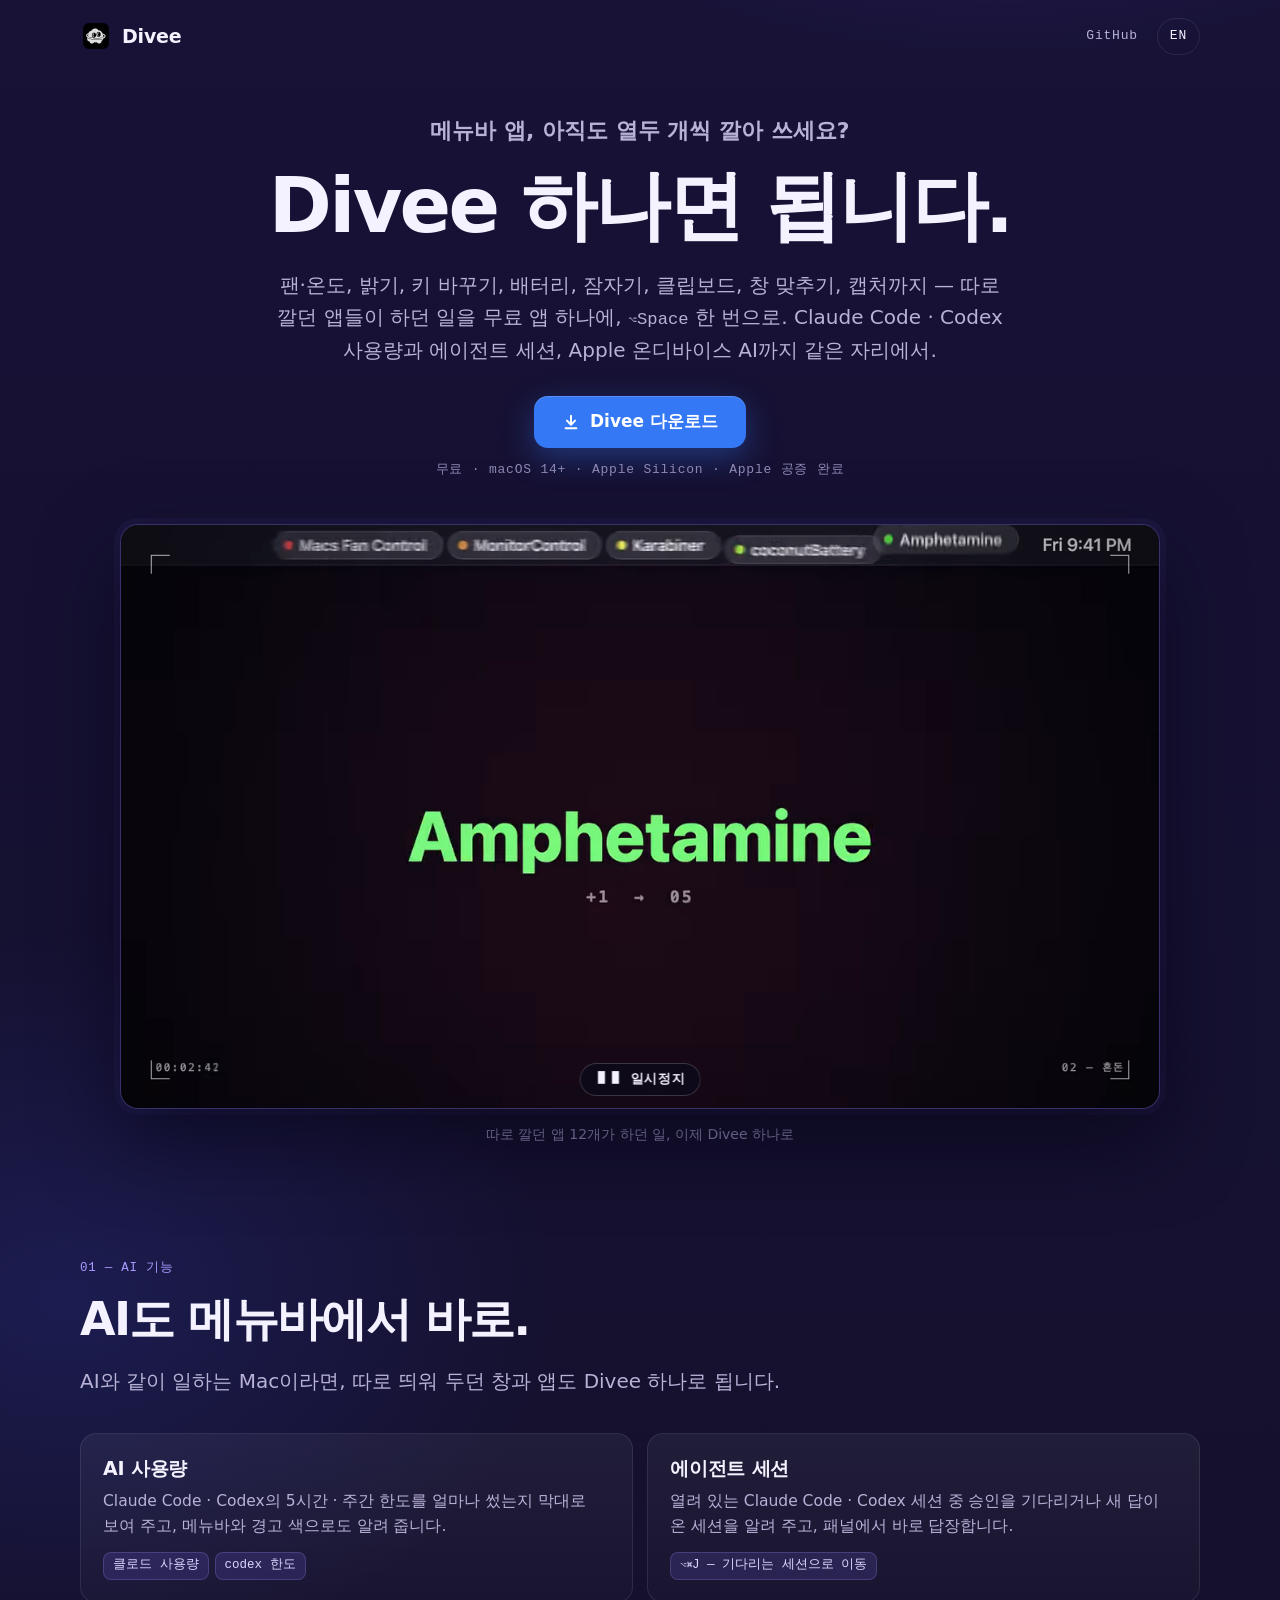
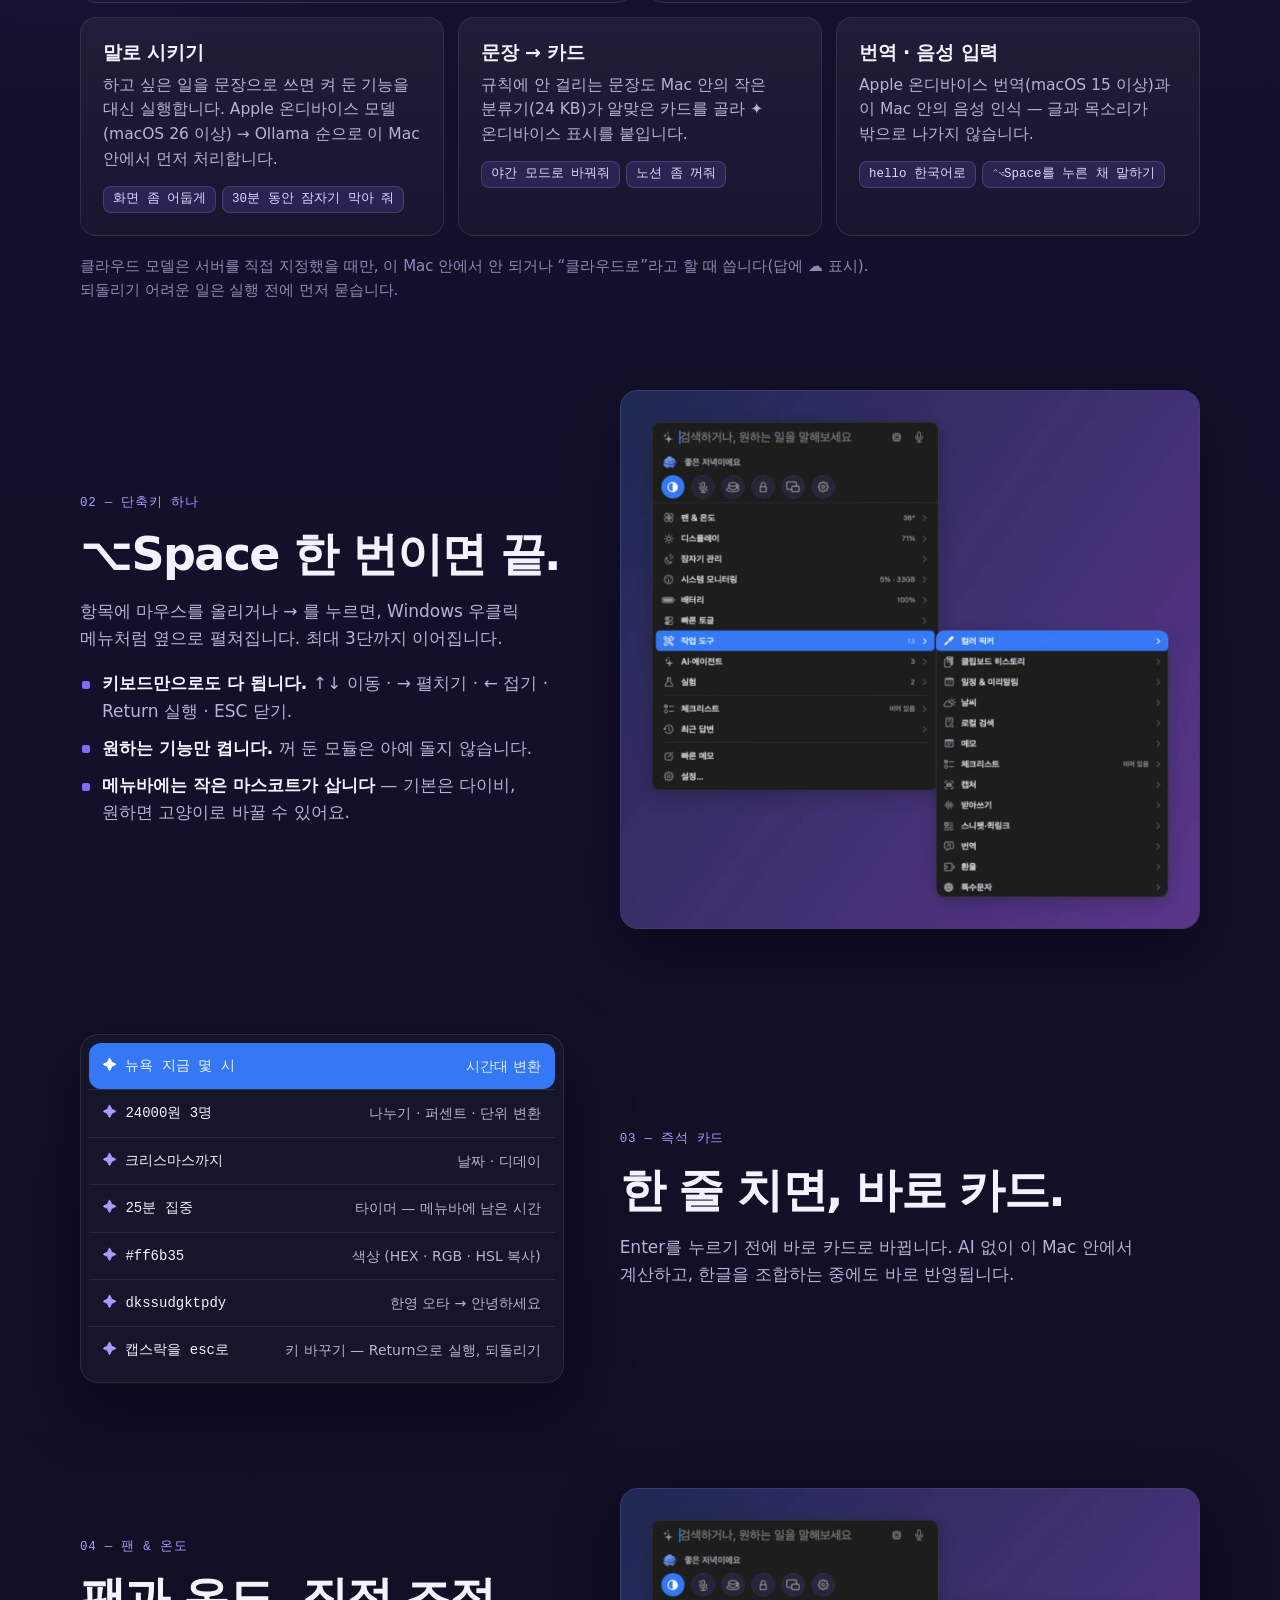
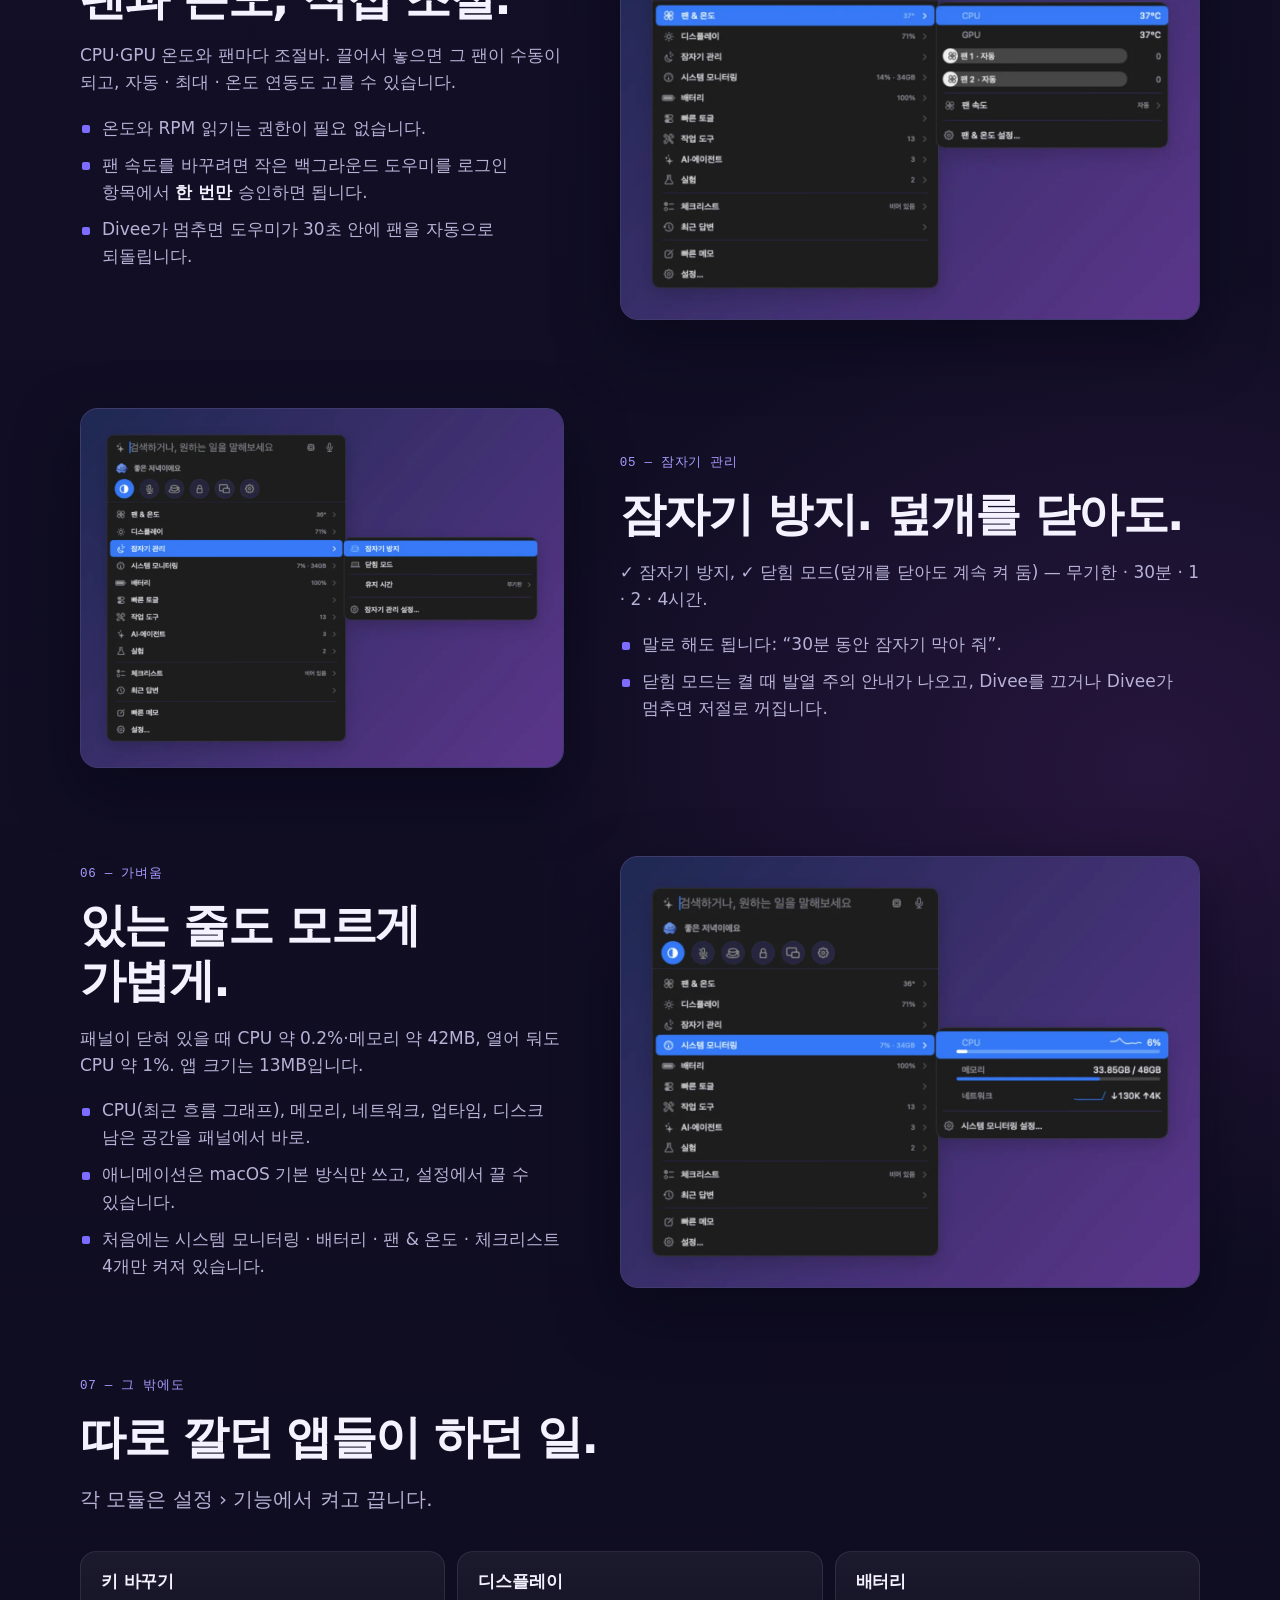
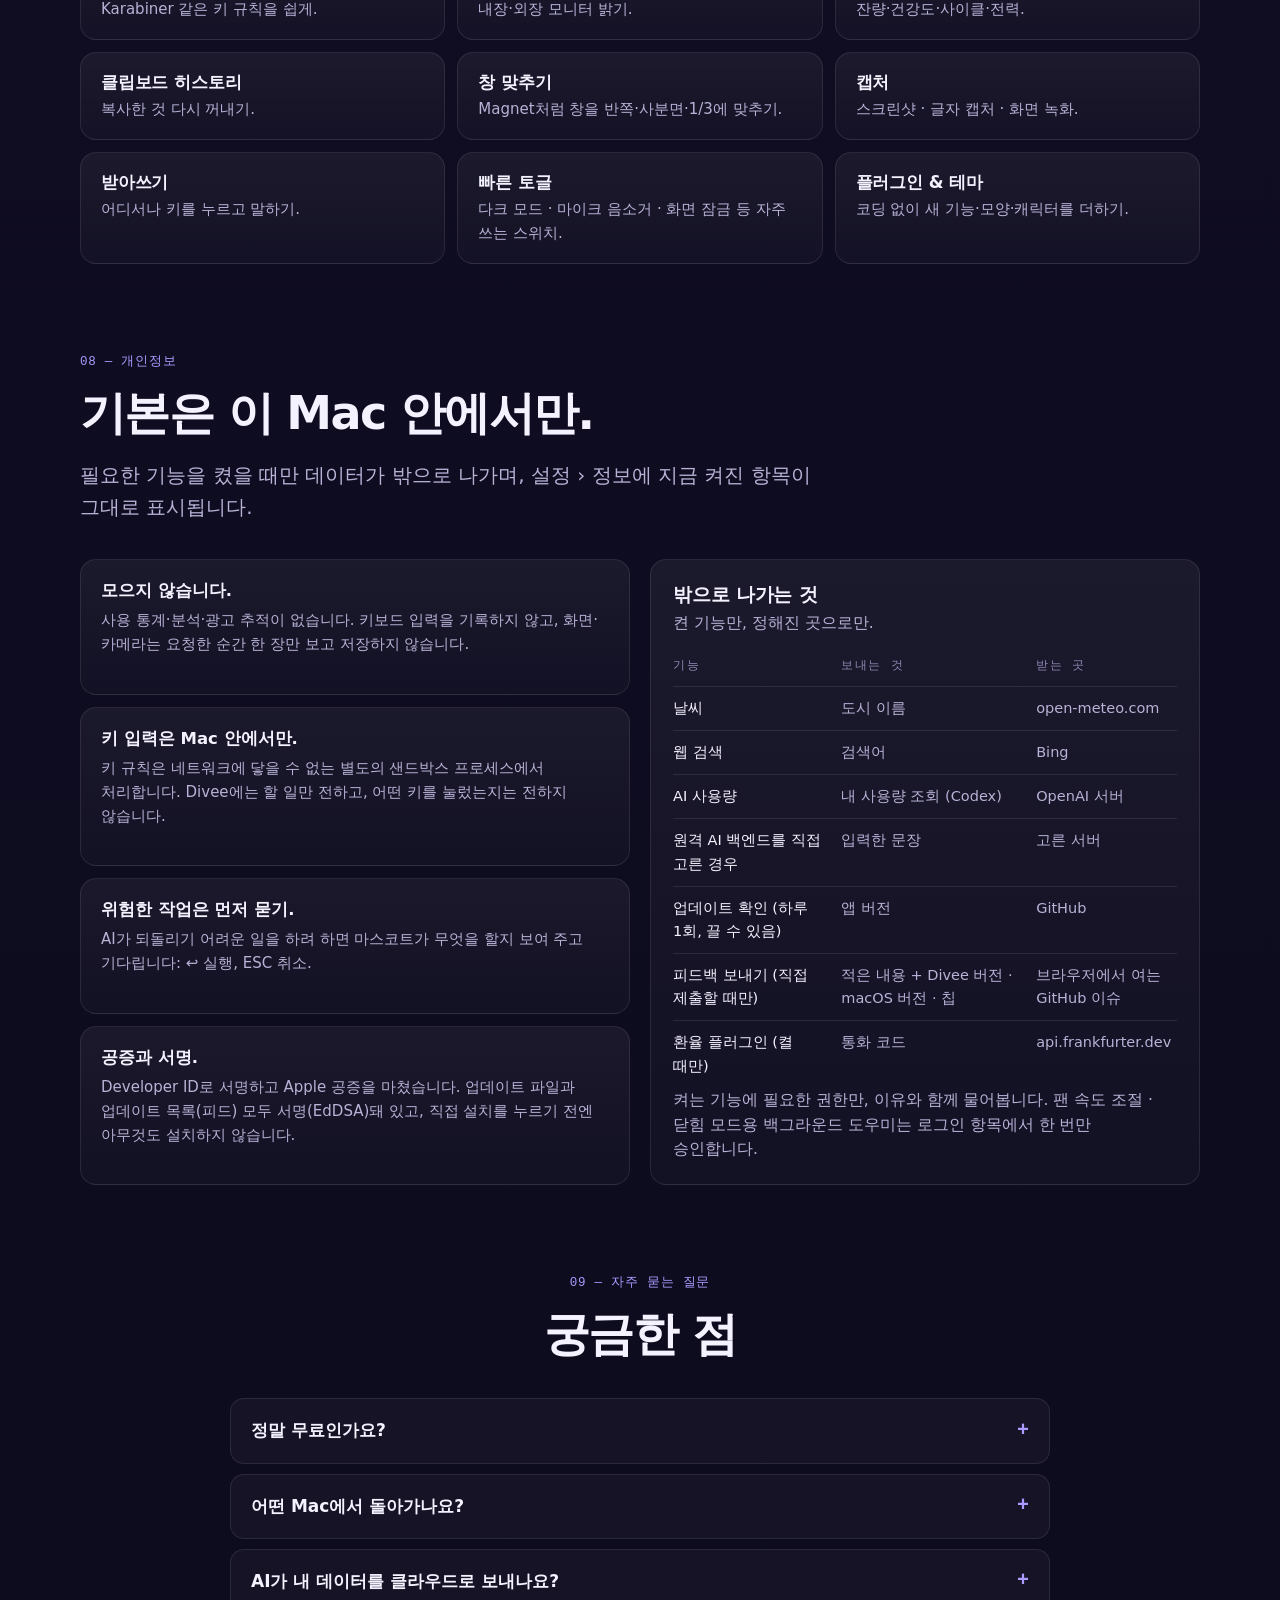
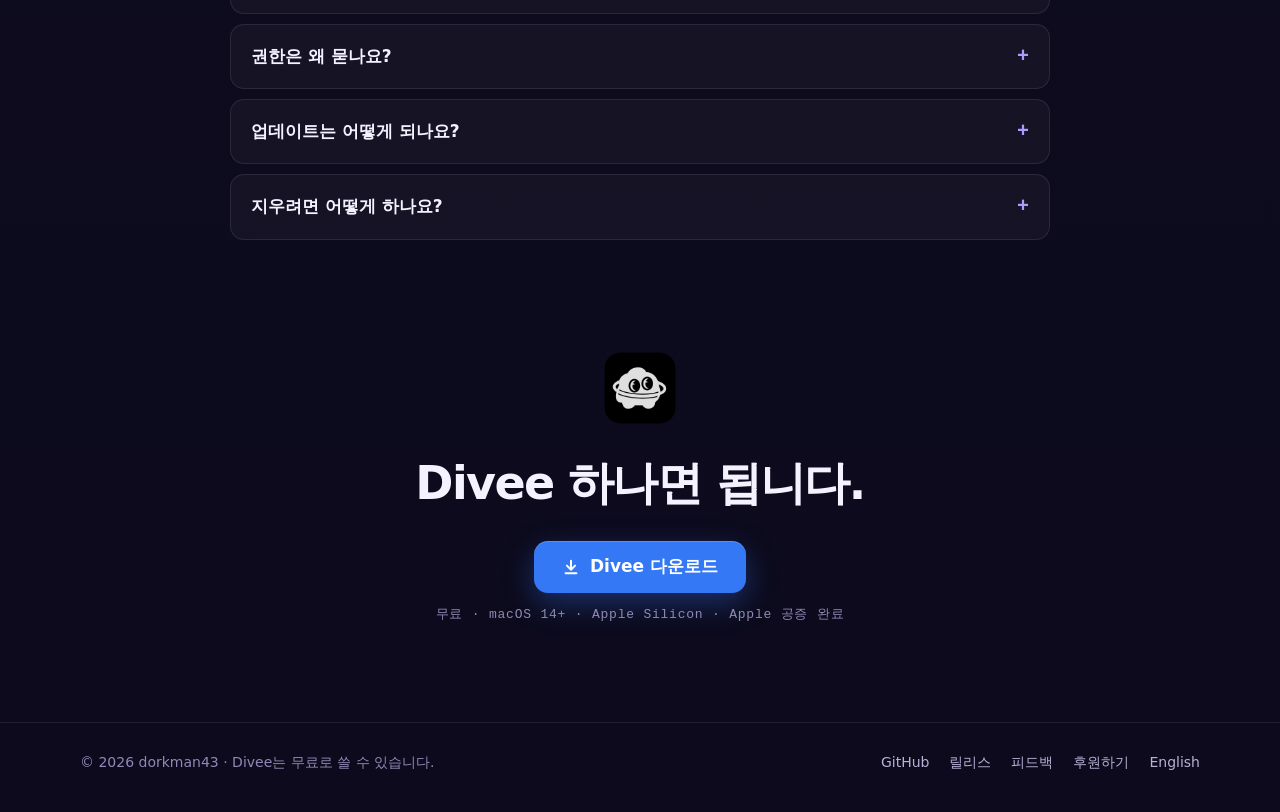
==== commit 81d19519: "footer: Support Divee 후원 링크" ====
--- a/ko/index.html
+++ b/ko/index.html
@@ -330,6 +330,7 @@
       <a href="https://github.com/dorkman43/divee">GitHub</a>
       <a href="https://github.com/dorkman43/divee/releases">릴리스</a>
       <a href="https://github.com/dorkman43/divee/issues">피드백</a>
+      <a href="https://pay.devdive.ai/checkout/buy/dbd26817-d019-4404-b052-c1ff8ce8ae5d">후원하기</a>
       <a href="../" hreflang="en" lang="en">English</a>
     </nav>
   </div>
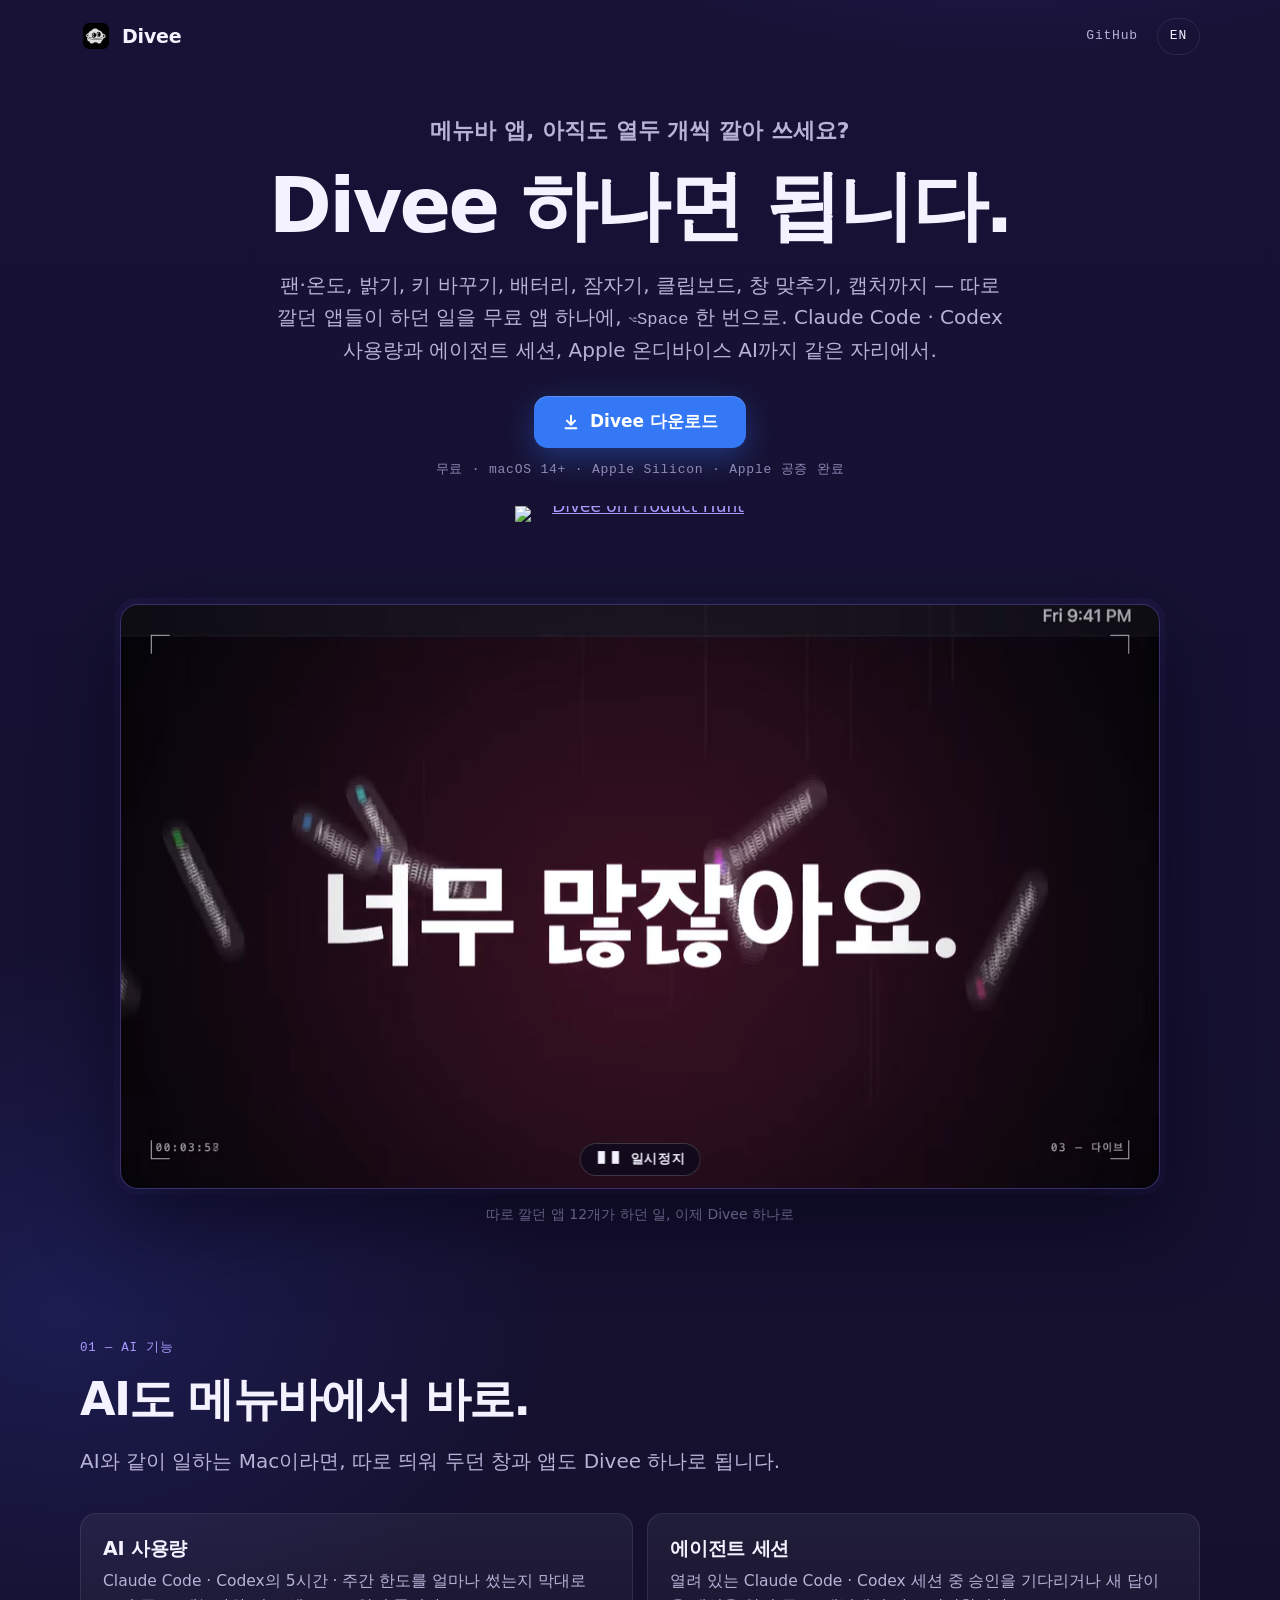
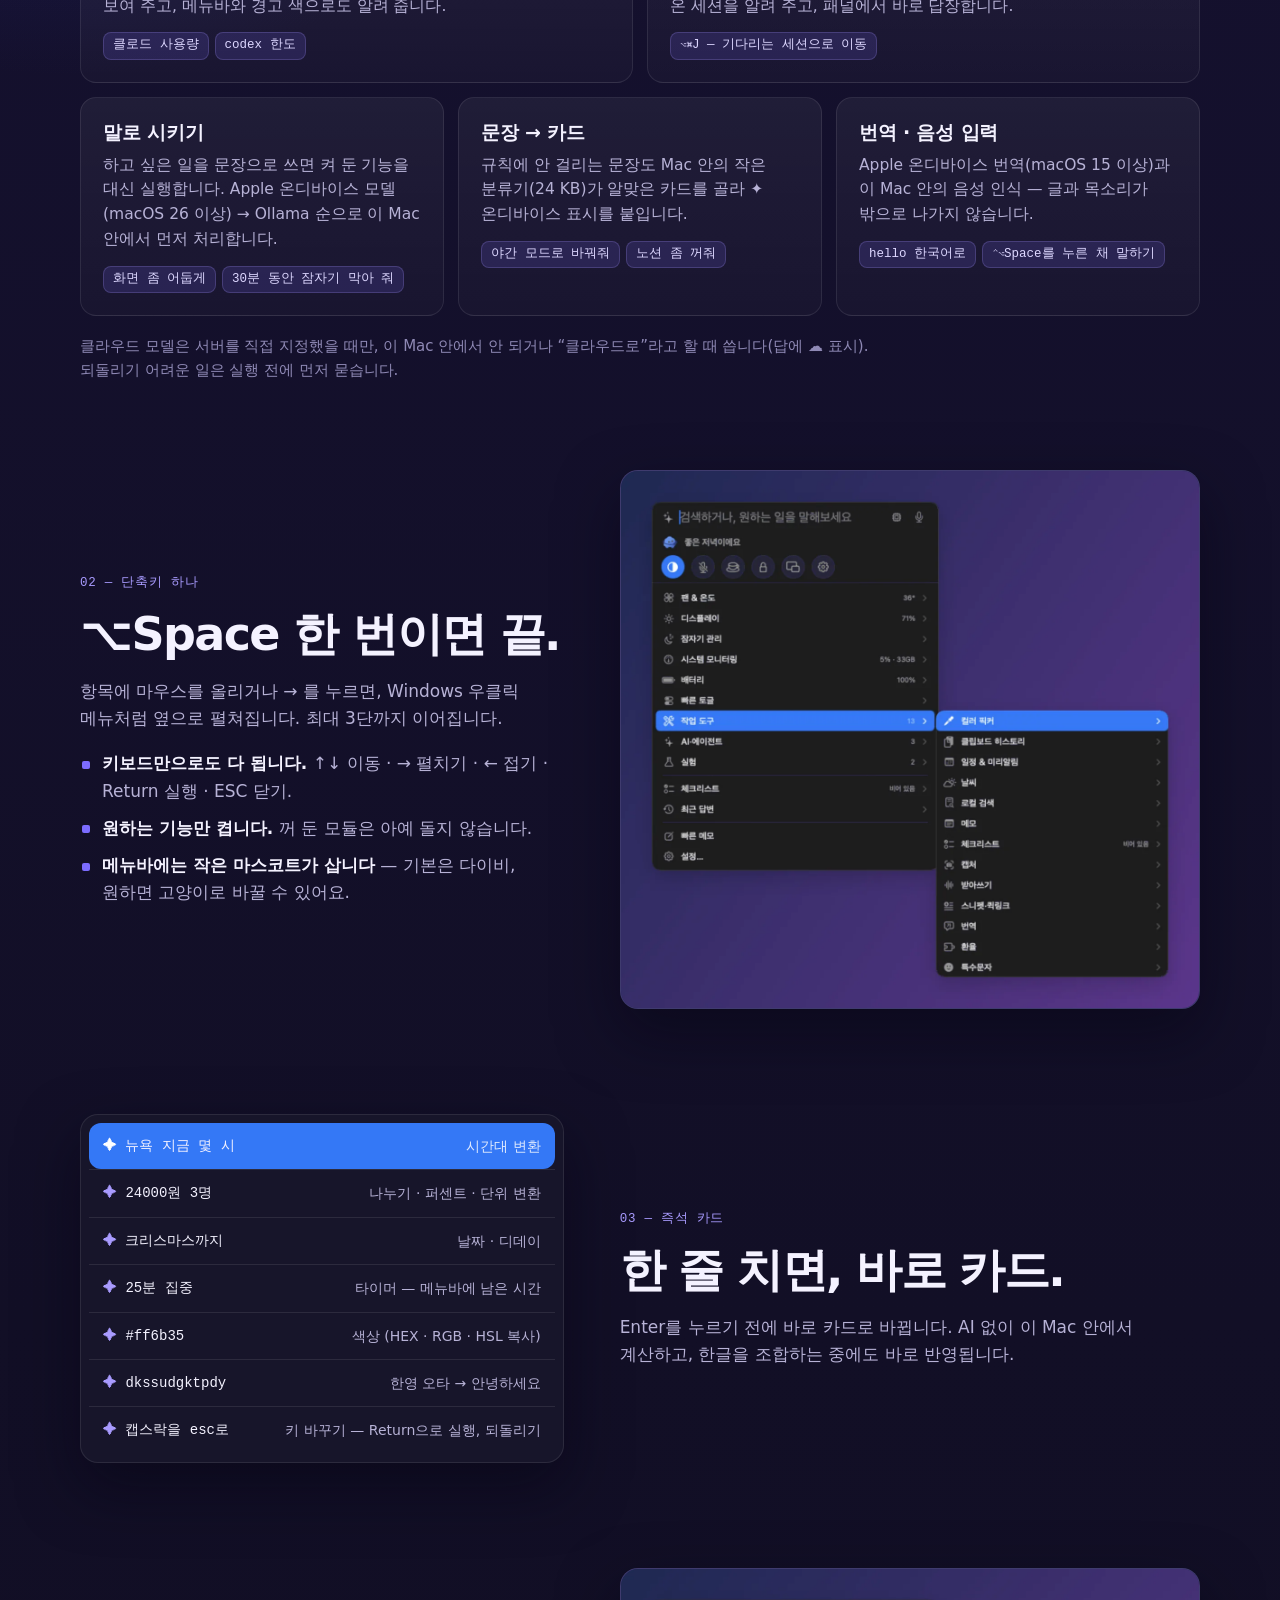
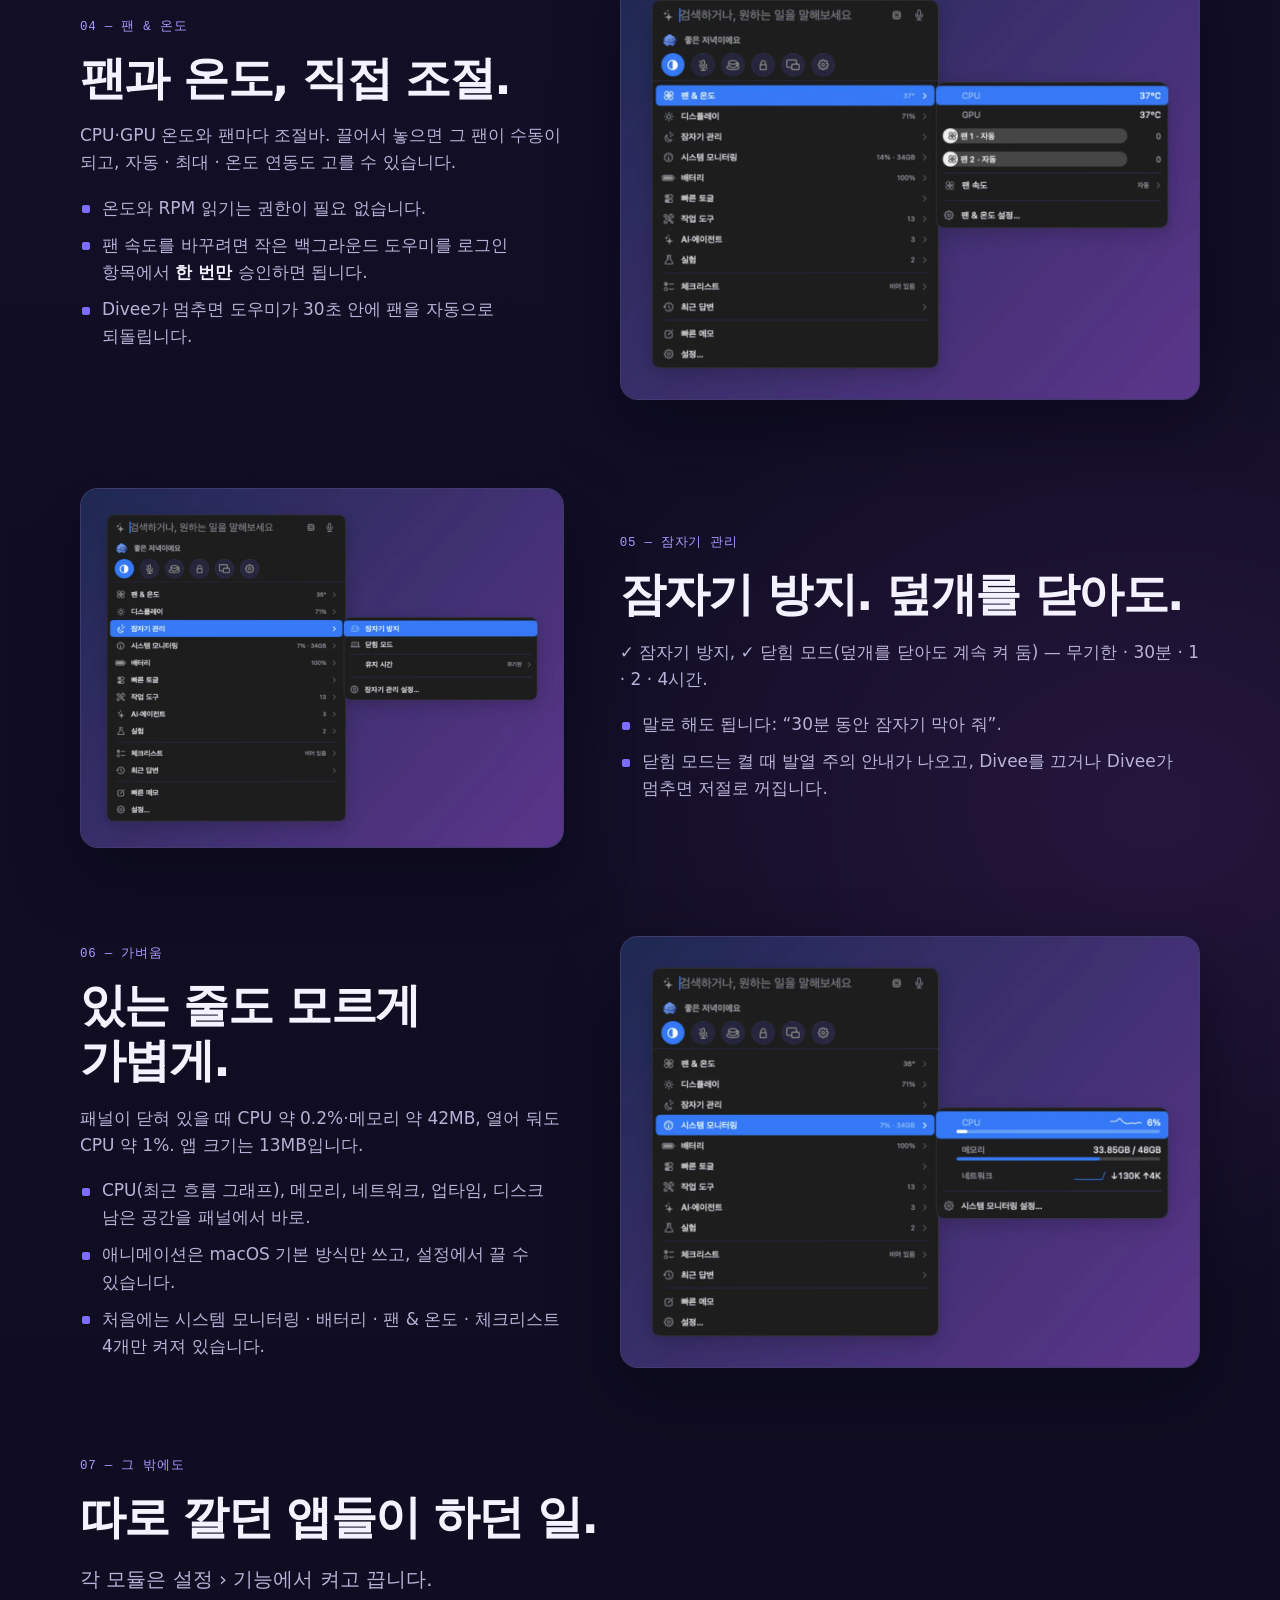
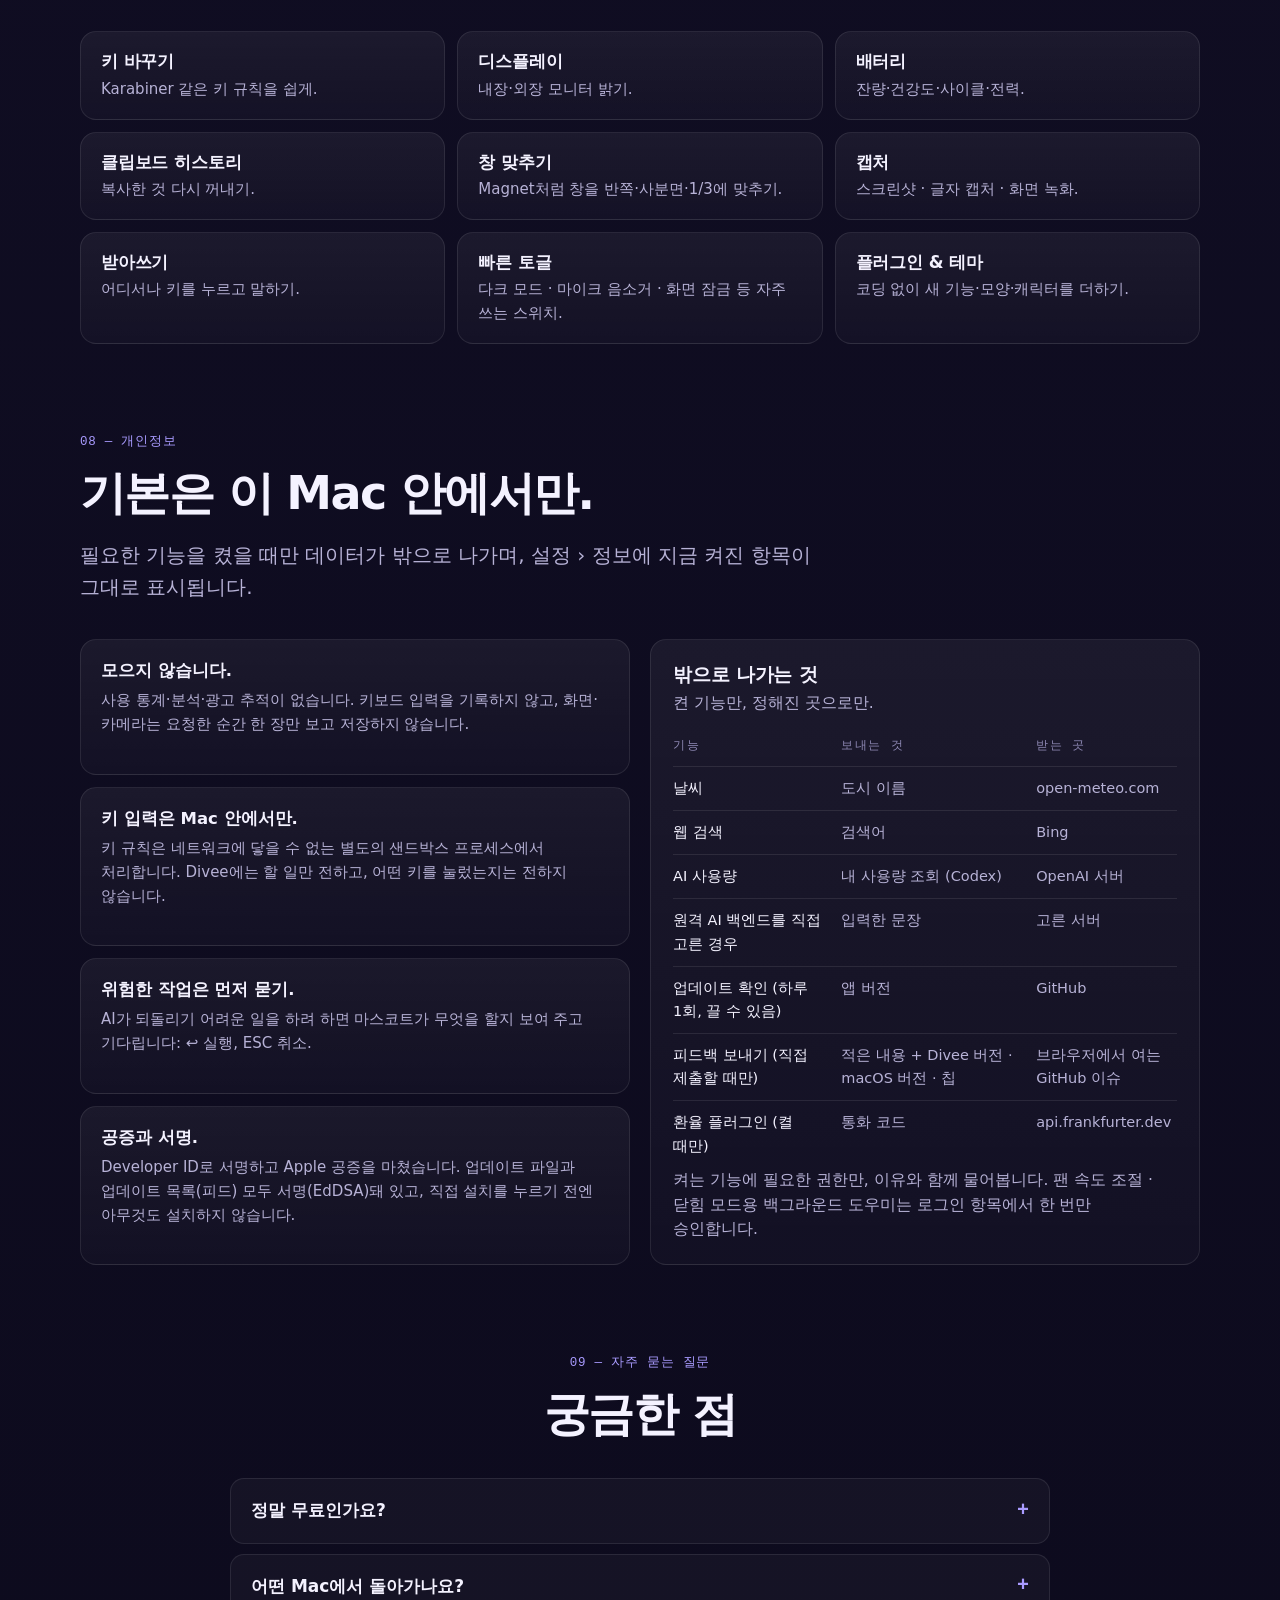
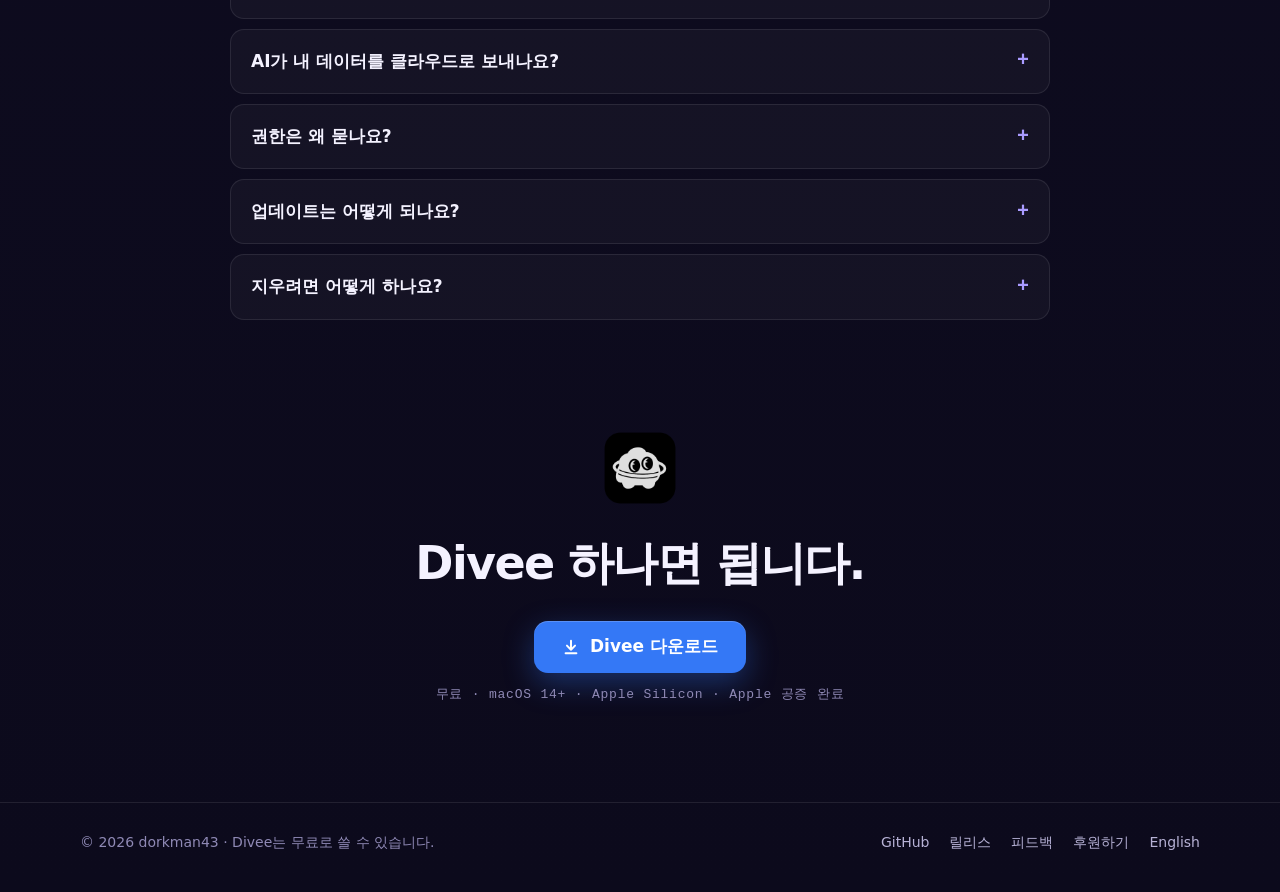
==== commit f166b96c: "Add Product Hunt badge to hero (en + ko)" ====
--- a/ko/index.html
+++ b/ko/index.html
@@ -59,6 +59,7 @@
           Divee 다운로드
         </a>
         <p class="note">무료 · macOS 14+ · Apple Silicon · Apple 공증 완료</p>
+        <a class="ph-badge" href="https://www.producthunt.com/products/divee?embed=true&amp;utm_source=badge-featured&amp;utm_medium=badge&amp;utm_campaign=badge-divee" target="_blank" rel="noopener noreferrer"><img alt="Divee on Product Hunt" width="250" height="54" src="https://api.producthunt.com/widgets/embed-image/v1/featured.svg?post_id=1276066&amp;theme=dark"></a>
       </div>
 
       <div class="reel">
--- a/assets/style.css
+++ b/assets/style.css
@@ -331,3 +331,6 @@
 
 /* Korean: wide tracking on mono labels splits Hangul syllables apart */
 :lang(ko) .label, :lang(ko) .note { letter-spacing: 0.06em; }
+
+.ph-badge { display: inline-block; margin-top: 14px; line-height: 0; }
+.ph-badge img { max-width: 100%; height: auto; }
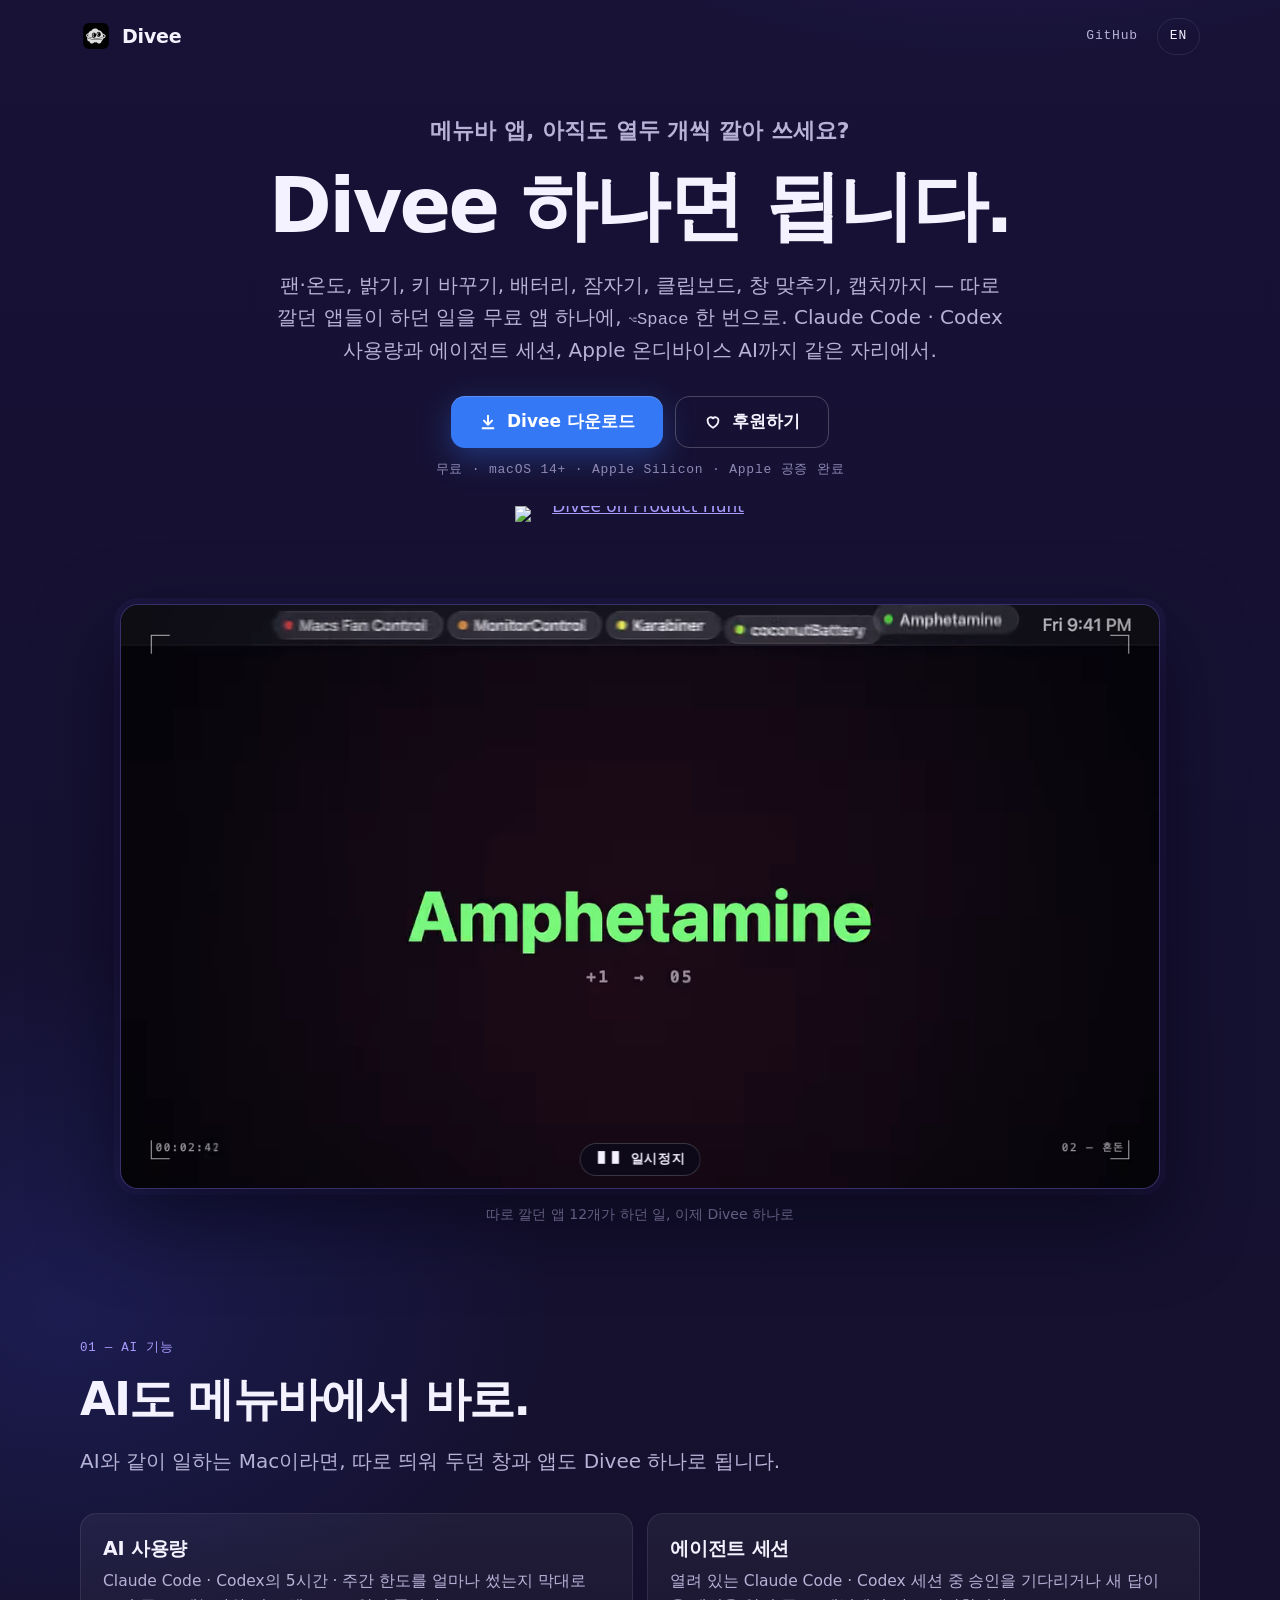
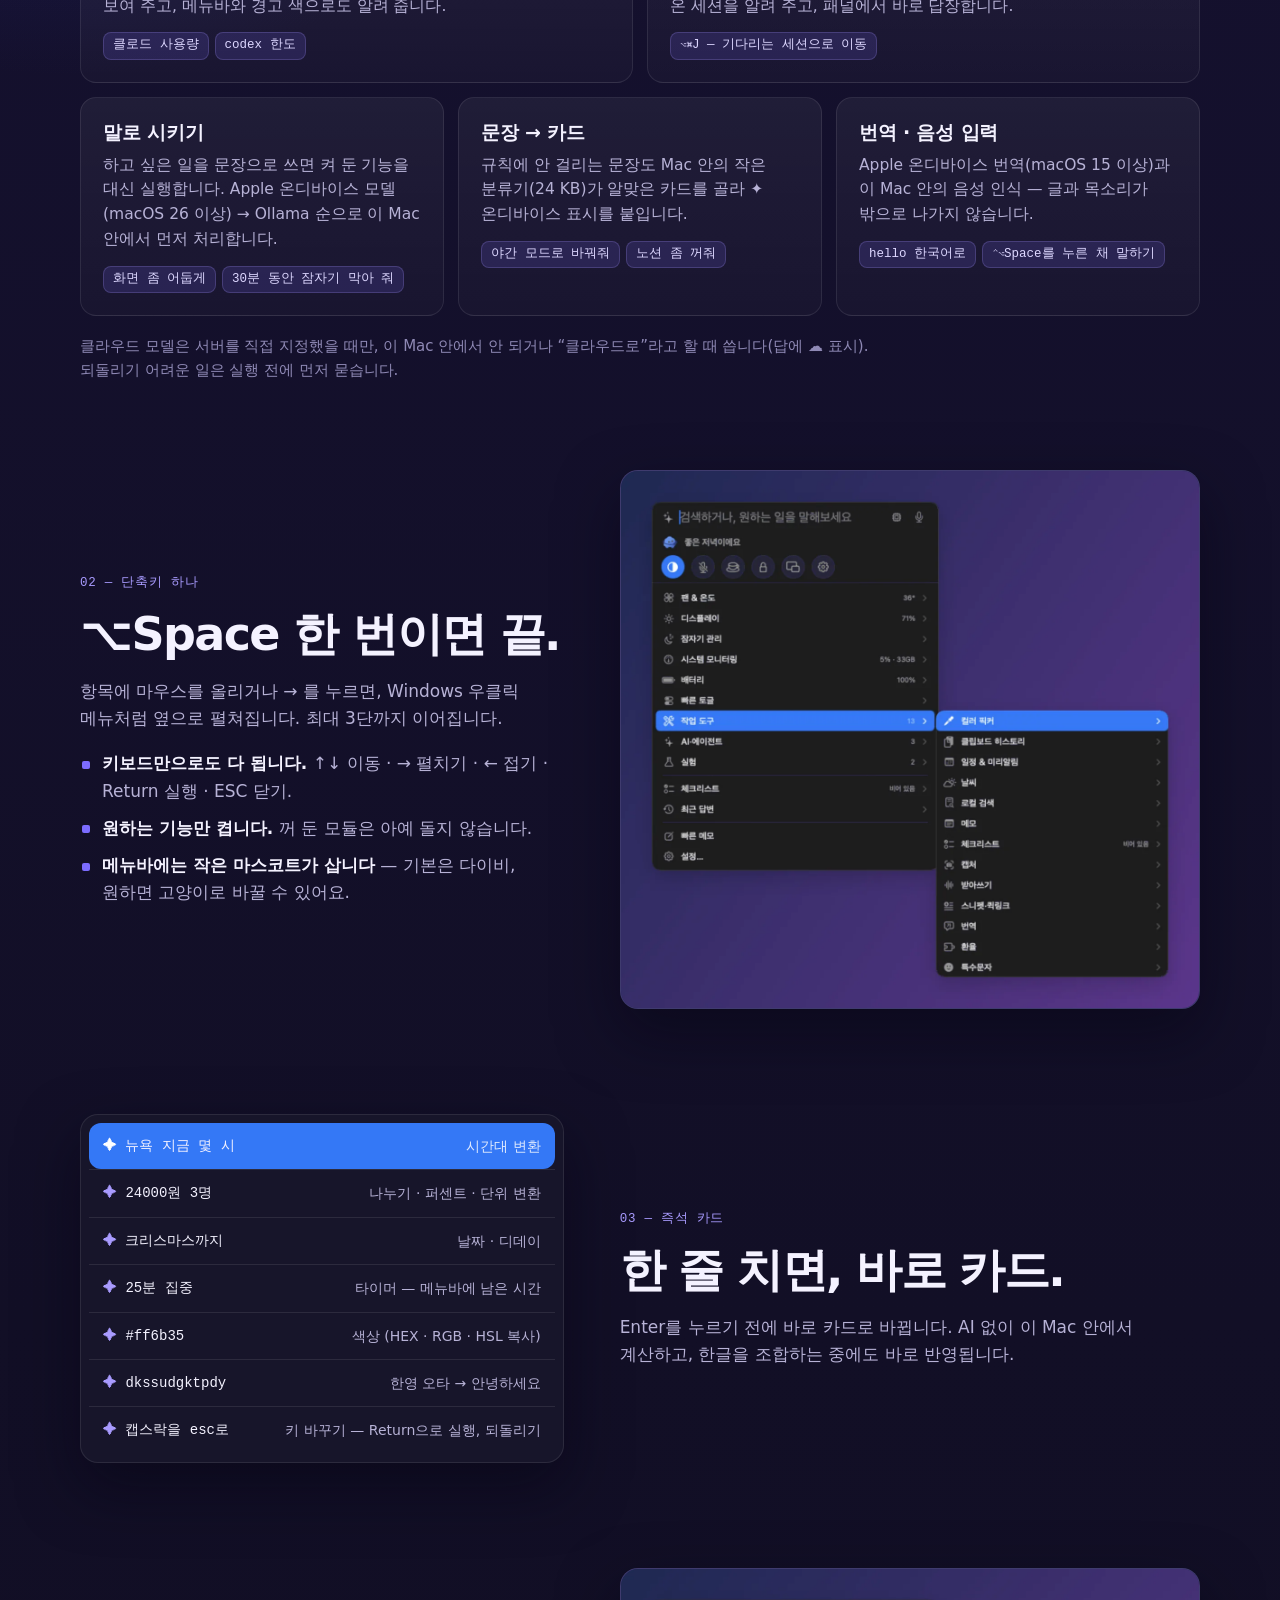
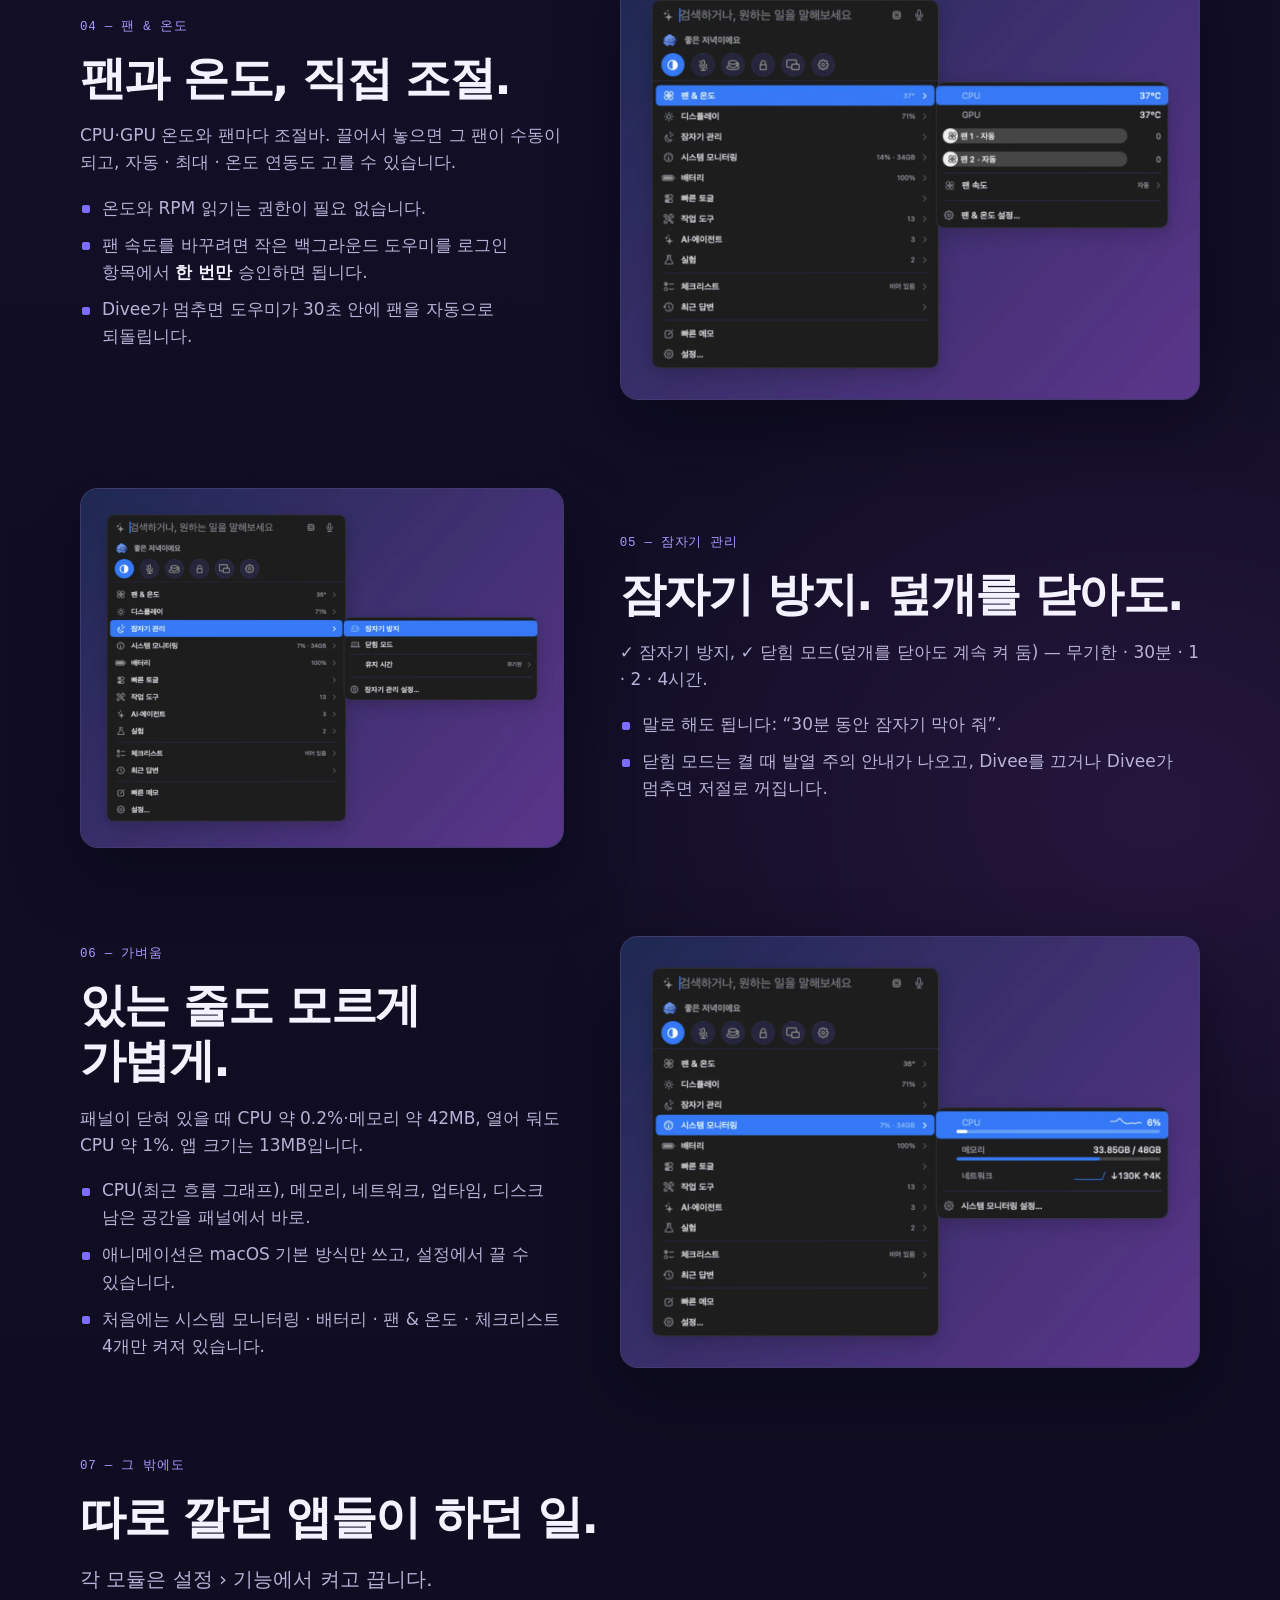
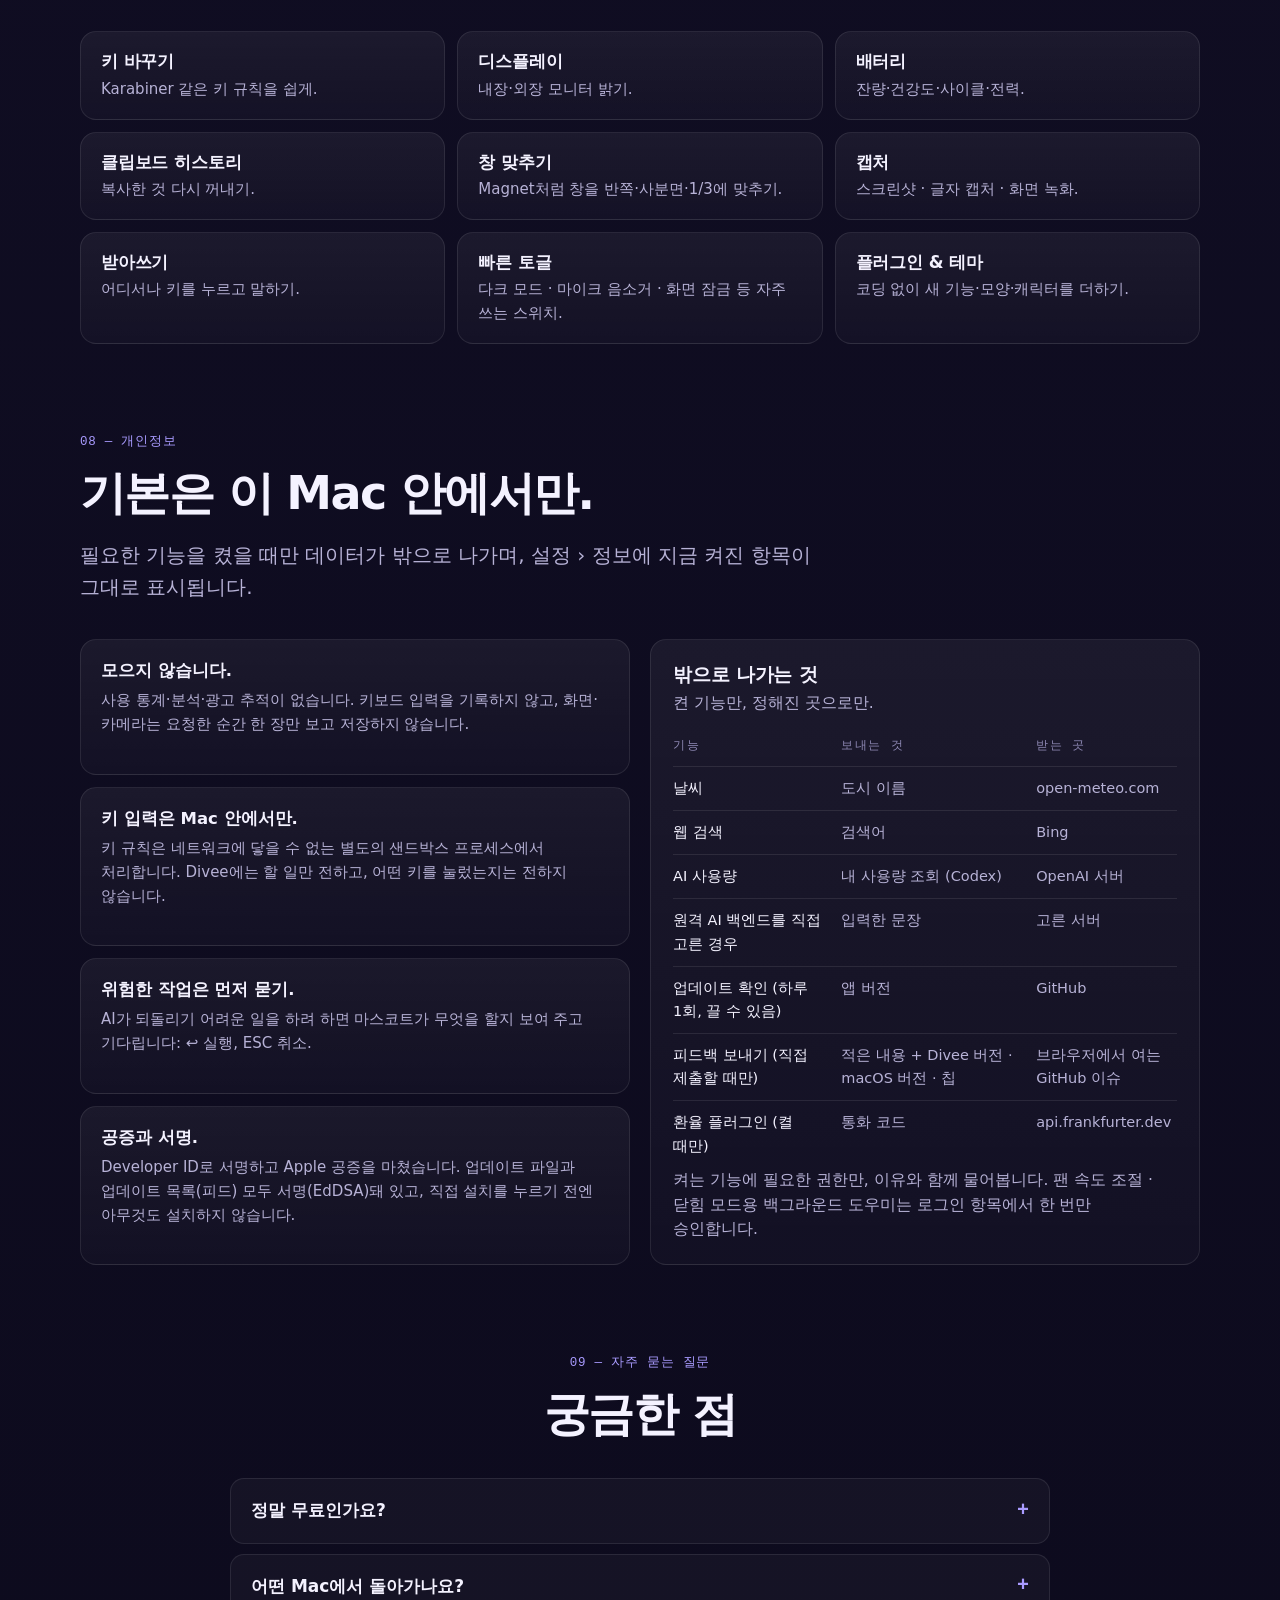
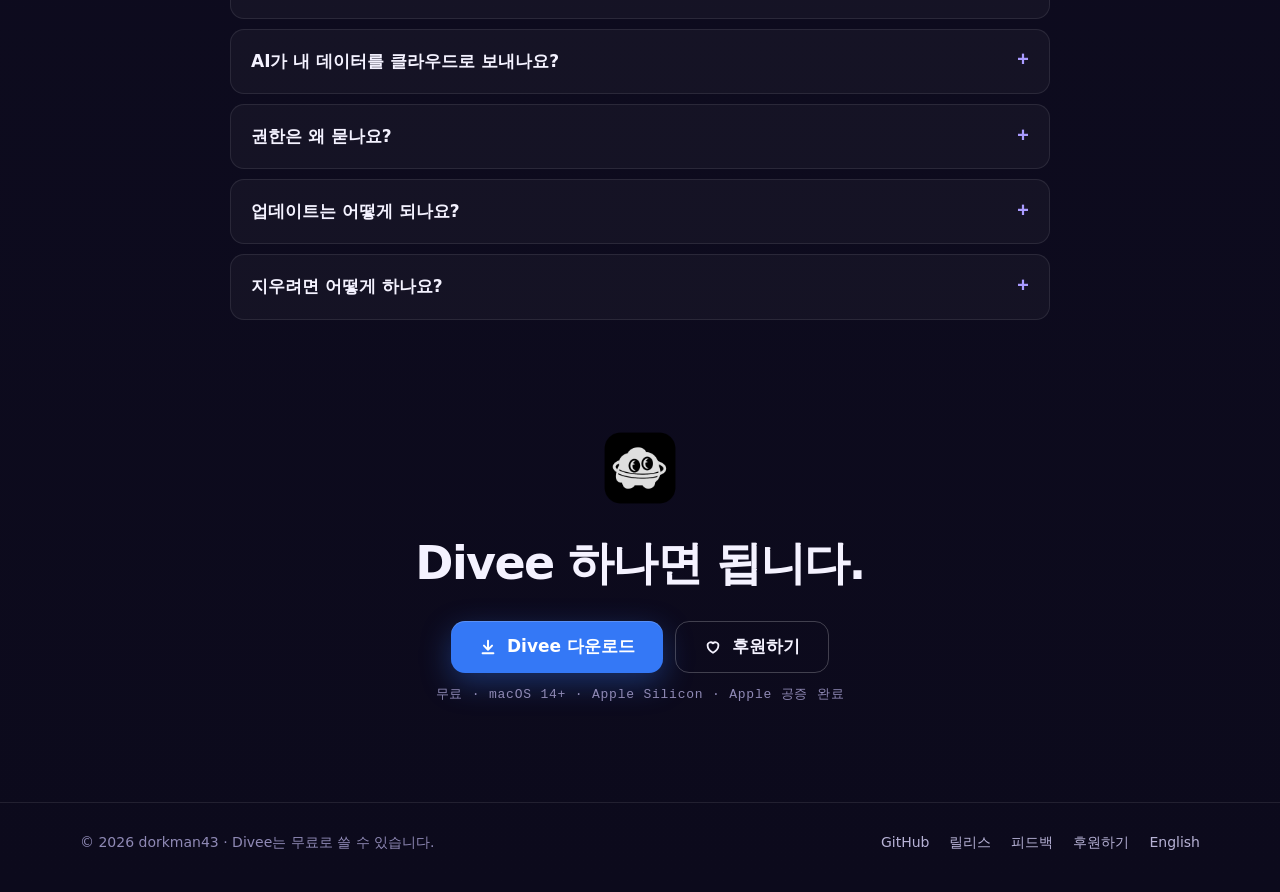
==== commit a19f0523: "hero/final CTA: 다운로드 옆 Support Divee 버튼" ====
--- a/ko/index.html
+++ b/ko/index.html
@@ -54,10 +54,16 @@
       <h1 id="hero-title">Divee 하나면 됩니다.</h1>
       <p class="lede">팬·온도, 밝기, 키 바꾸기, 배터리, 잠자기, 클립보드, 창 맞추기, 캡처까지 — 따로 깔던 앱들이 하던 일을 무료 앱 하나에, <kbd>⌥Space</kbd> 한 번으로. Claude Code · Codex 사용량과 에이전트 세션, Apple 온디바이스 AI까지 같은 자리에서.</p>
       <div class="cta">
-        <a class="btn" href="https://github.com/dorkman43/divee/releases/latest/download/Divee.dmg">
-          <svg viewBox="0 0 20 20" fill="none" stroke="currentColor" stroke-width="2.2" stroke-linecap="round" stroke-linejoin="round" aria-hidden="true"><path d="M10 3v10M5.5 8.5 10 13l4.5-4.5M4 17h12"/></svg>
-          Divee 다운로드
-        </a>
+        <div class="cta-row">
+          <a class="btn" href="https://github.com/dorkman43/divee/releases/latest/download/Divee.dmg">
+            <svg viewBox="0 0 20 20" fill="none" stroke="currentColor" stroke-width="2.2" stroke-linecap="round" stroke-linejoin="round" aria-hidden="true"><path d="M10 3v10M5.5 8.5 10 13l4.5-4.5M4 17h12"/></svg>
+            Divee 다운로드
+          </a>
+          <a class="btn btn-ghost" href="https://pay.devdive.ai/checkout/buy/dbd26817-d019-4404-b052-c1ff8ce8ae5d" target="_blank" rel="noopener">
+            <svg viewBox="0 0 20 20" fill="none" stroke="currentColor" stroke-width="2" stroke-linecap="round" stroke-linejoin="round" aria-hidden="true"><path d="M10 16.5s-6-3.6-6-8.1A3.4 3.4 0 0 1 10 6a3.4 3.4 0 0 1 6 2.4c0 4.5-6 8.1-6 8.1z"/></svg>
+            후원하기
+          </a>
+        </div>
         <p class="note">무료 · macOS 14+ · Apple Silicon · Apple 공증 완료</p>
         <a class="ph-badge" href="https://www.producthunt.com/products/divee?embed=true&amp;utm_source=badge-featured&amp;utm_medium=badge&amp;utm_campaign=badge-divee" target="_blank" rel="noopener noreferrer"><img alt="Divee on Product Hunt" width="250" height="54" src="https://api.producthunt.com/widgets/embed-image/v1/featured.svg?post_id=1276066&amp;theme=dark"></a>
       </div>
@@ -313,10 +319,16 @@
       <img src="../assets/icon.png" width="88" height="88" loading="lazy" decoding="async" alt="">
       <h2 id="final-title">Divee 하나면 됩니다.</h2>
       <div class="cta">
-        <a class="btn" href="https://github.com/dorkman43/divee/releases/latest/download/Divee.dmg">
-          <svg viewBox="0 0 20 20" fill="none" stroke="currentColor" stroke-width="2.2" stroke-linecap="round" stroke-linejoin="round" aria-hidden="true"><path d="M10 3v10M5.5 8.5 10 13l4.5-4.5M4 17h12"/></svg>
-          Divee 다운로드
-        </a>
+        <div class="cta-row">
+          <a class="btn" href="https://github.com/dorkman43/divee/releases/latest/download/Divee.dmg">
+            <svg viewBox="0 0 20 20" fill="none" stroke="currentColor" stroke-width="2.2" stroke-linecap="round" stroke-linejoin="round" aria-hidden="true"><path d="M10 3v10M5.5 8.5 10 13l4.5-4.5M4 17h12"/></svg>
+            Divee 다운로드
+          </a>
+          <a class="btn btn-ghost" href="https://pay.devdive.ai/checkout/buy/dbd26817-d019-4404-b052-c1ff8ce8ae5d" target="_blank" rel="noopener">
+            <svg viewBox="0 0 20 20" fill="none" stroke="currentColor" stroke-width="2" stroke-linecap="round" stroke-linejoin="round" aria-hidden="true"><path d="M10 16.5s-6-3.6-6-8.1A3.4 3.4 0 0 1 10 6a3.4 3.4 0 0 1 6 2.4c0 4.5-6 8.1-6 8.1z"/></svg>
+            후원하기
+          </a>
+        </div>
         <p class="note">무료 · macOS 14+ · Apple Silicon · Apple 공증 완료</p>
       </div>
     </div>
--- a/assets/style.css
+++ b/assets/style.css
@@ -127,6 +127,9 @@
 .btn:hover { background: var(--blue-hover); color: #fff; }
 .btn:active { transform: translateY(1px); }
 .btn svg { width: 18px; height: 18px; flex: none; }
+.cta-row { display: flex; flex-wrap: wrap; justify-content: center; gap: 12px; }
+.btn-ghost { background: transparent; color: var(--text); border: 1px solid rgba(255, 255, 255, 0.22); box-shadow: none; }
+.btn-ghost:hover { background: rgba(255, 255, 255, 0.08); color: var(--text); }
 .note {
   font-family: var(--mono); font-size: 13px; letter-spacing: 0.08em; color: var(--dim); margin: 0;
 }
